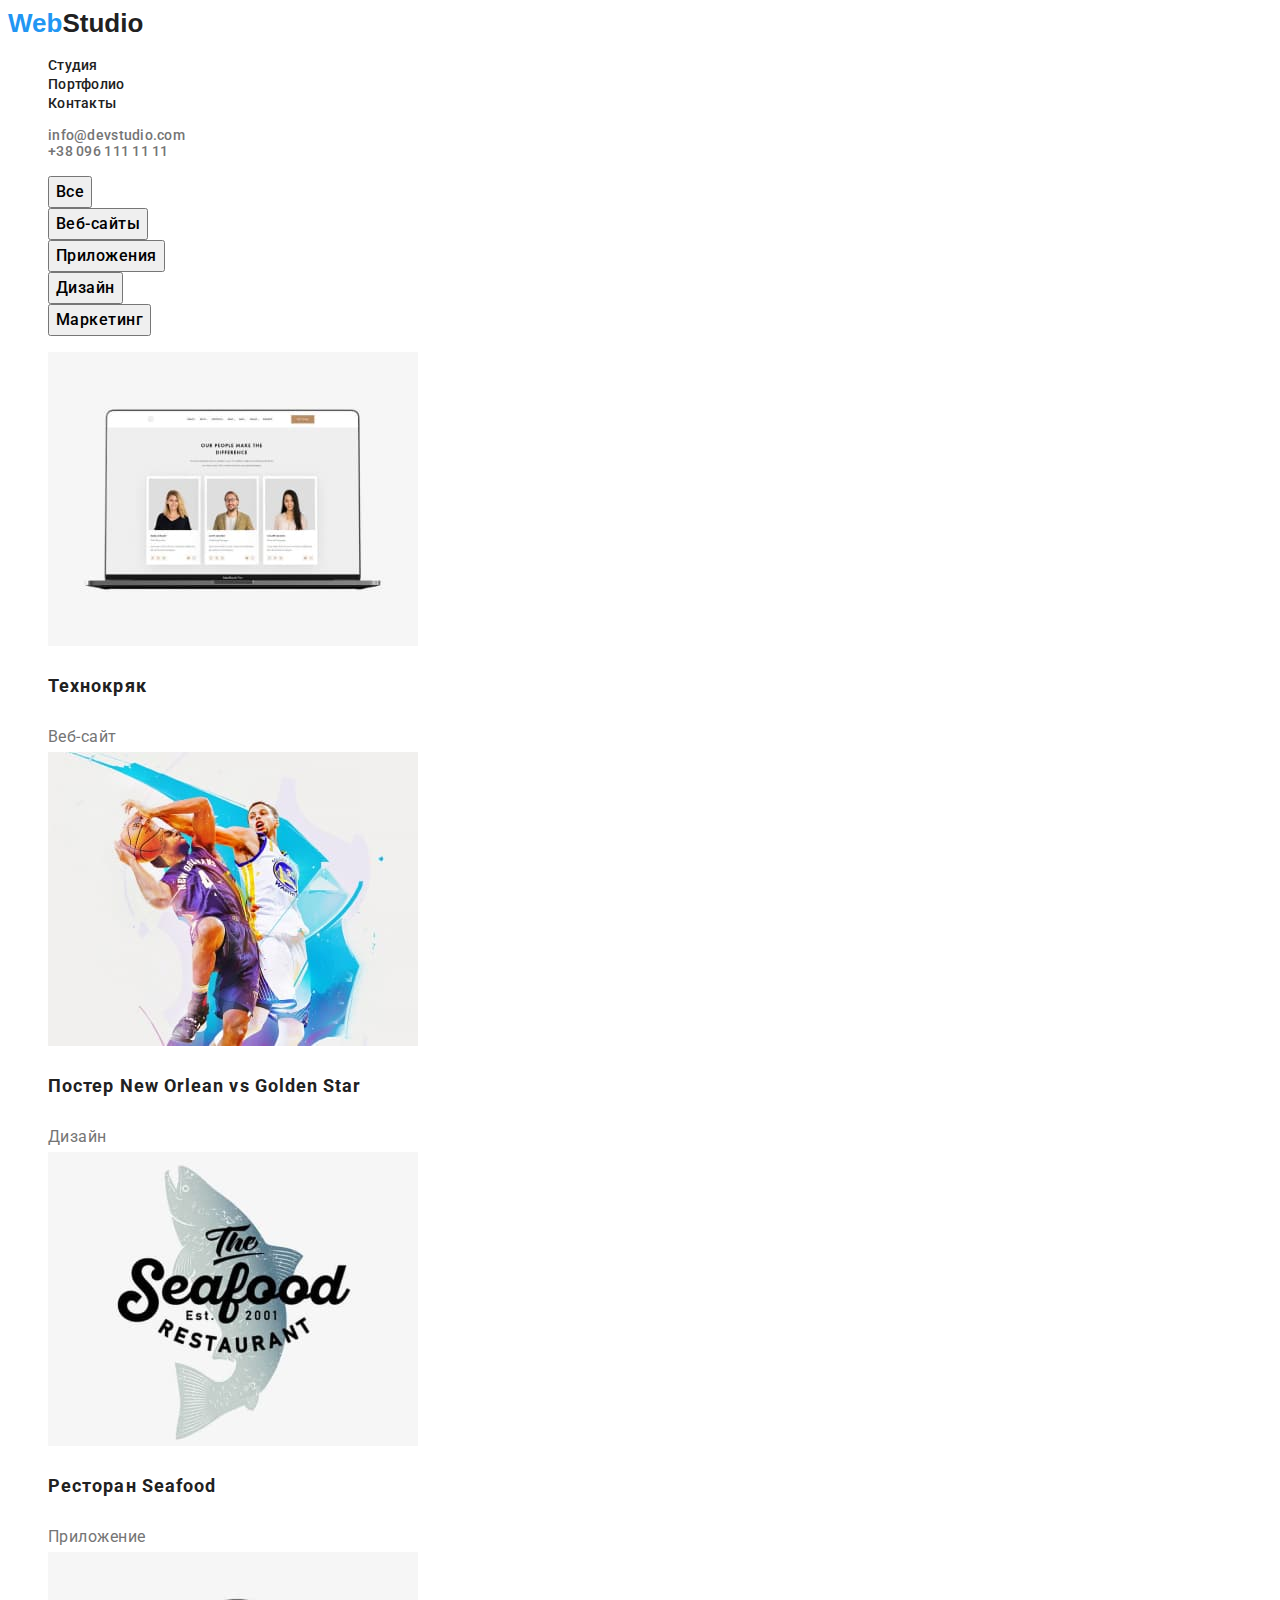
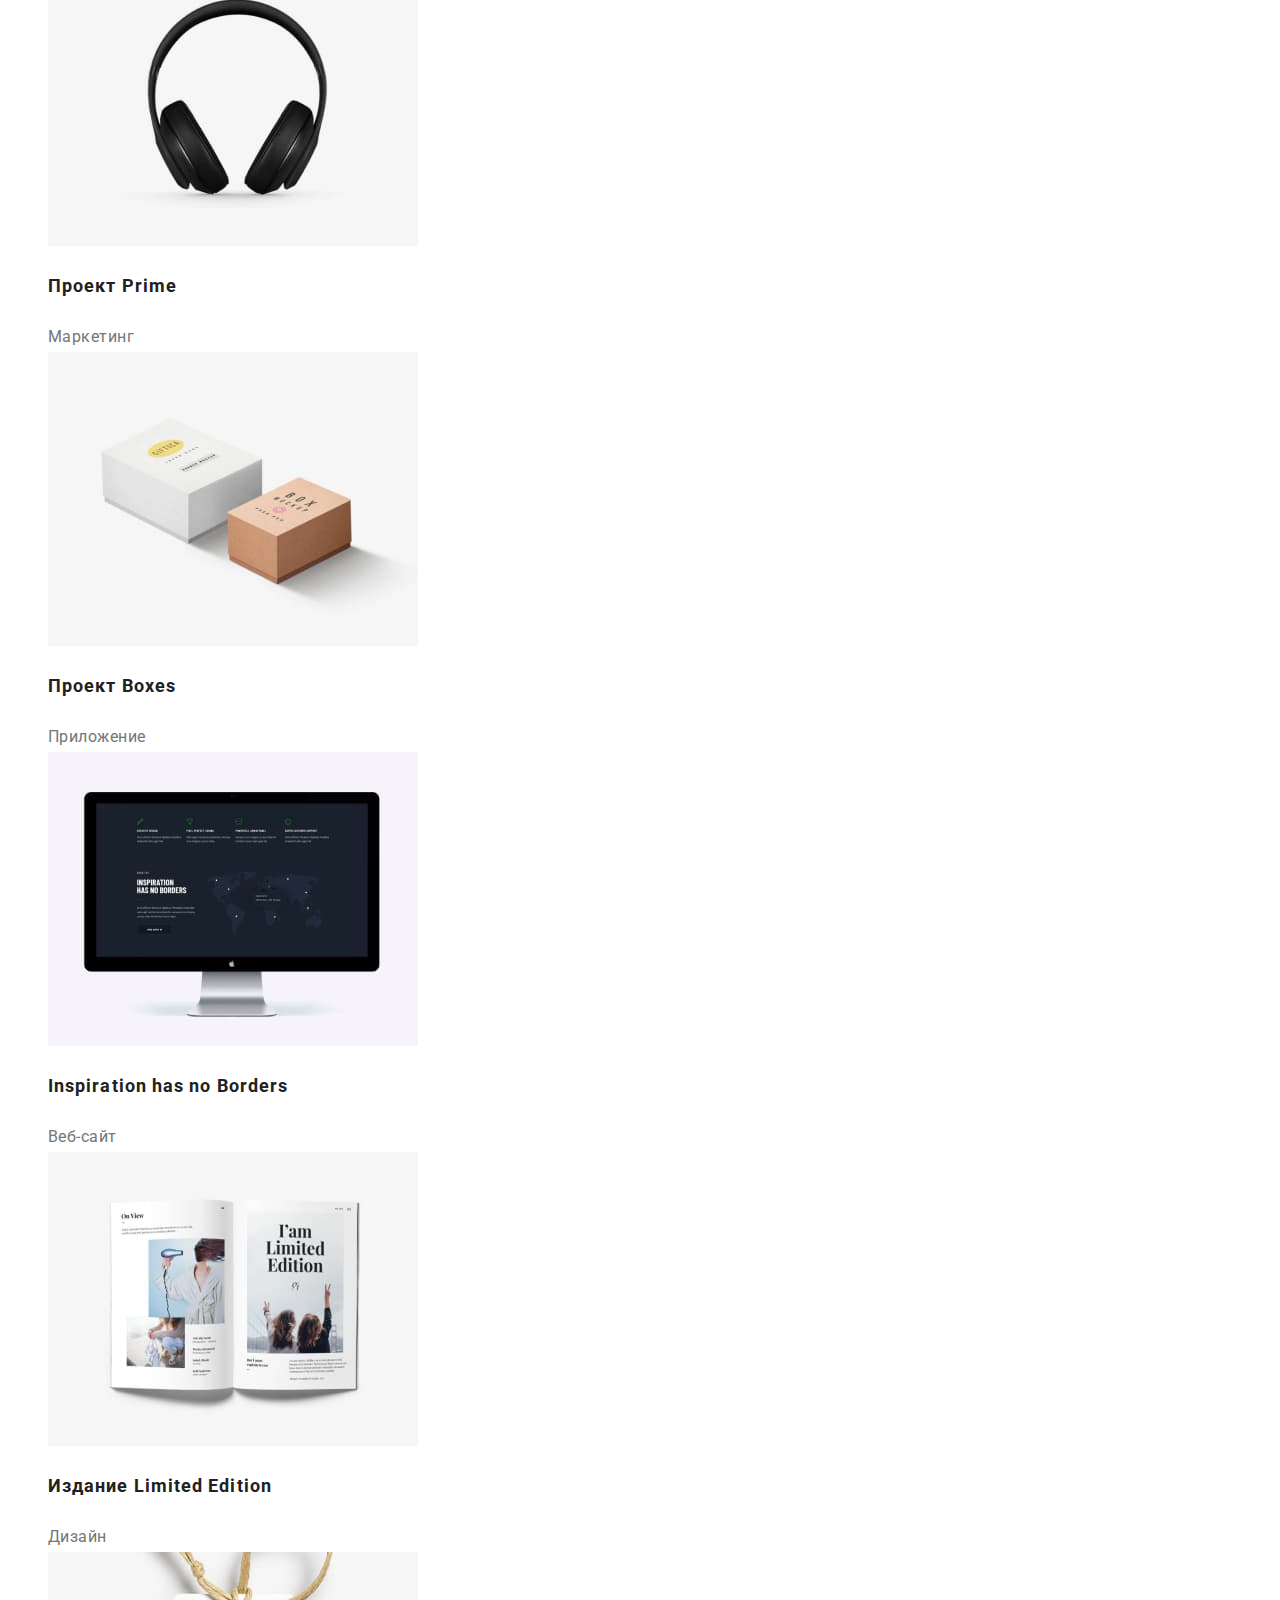
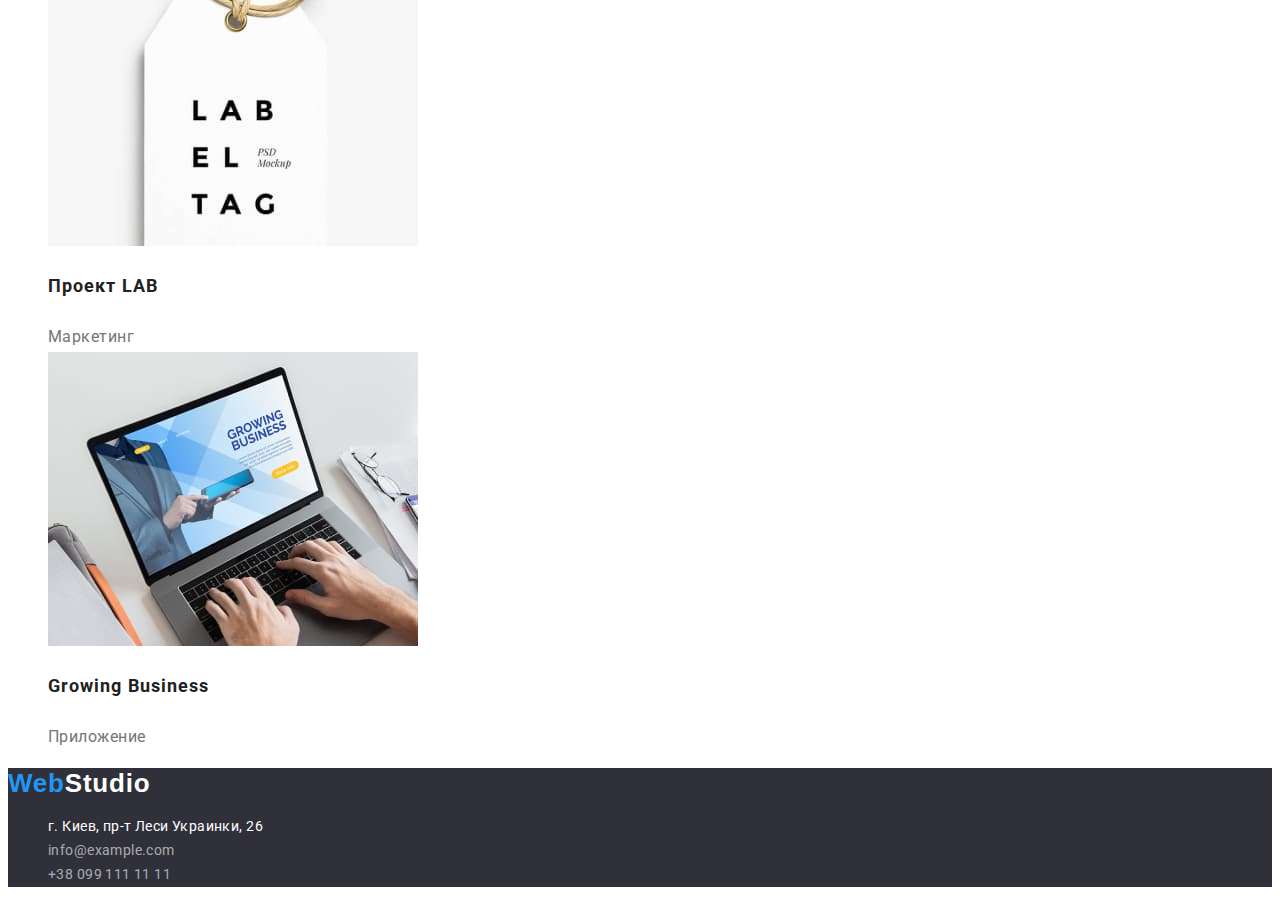
==== portfolio.html @ 38f76eac "copy 2 homework" ====
<!DOCTYPE html>
<html lang="ru">
<head>
    <meta charset="UTF-8">
    <meta http-equiv="X-UA-Compatible" content="IE=edge">
    <meta name="viewport" content="width=device-width, initial-scale=1.0">
    <title>Portfolio</title>
    <link rel="preconnect" href="https://fonts.googleapis.com">
    <link rel="preconnect" href="https://fonts.gstatic.com" crossorigin>
    <link href="https://fonts.googleapis.com/css2?family=Roboto:wght@400;500;700;900&display=swap" rel="stylesheet">
    <link rel="stylesheet" href="./css/style.css" />
</head>
<body>
    <header class="header">
        <nav class="navigation">
            <a href="/" class="logo"><span class="logo-web" lang="en">Web</span>Studio
            </a>
    
            <ul class="header-list">
                <li class="header-item">
                    <a href="./index.html" class="header-link">Студия</a>
                </li>
                <li class="header-item">
                    <a href="./portfolio.html" class="header-link">Портфолио</a>
                </li>
                <li class="header-item">
                    <a href="" class="header-link">Контакты</a>
                </li>
            </ul>
        </nav>
    
        <ul class="header-list-contacts">
            <li class="header-item-contacts">
                <a href="mailto:info@devstudio.com" class="header-link">info@devstudio.com</a>
            </li>
            <li class="header-item-contacts">
                <a href="tel:+380961111111" class="header-link">+38 096 111 11 11</a>
            </li>
        </ul>
    
    </header>

    <main>
        <section>
            <h1 class="visually-hidden">Кнопки</h1>
            <ul>
                <li><button type="button" class="portfolio-btn">Все</button></li>
                <li><button type="button" class="portfolio-btn">Веб-сайты</button></li>  
                <li><button type="button" class="portfolio-btn">Приложения</button></li>
                <li><button type="button" class="portfolio-btn">Дизайн</button></li>
                <li><button type="button" class="portfolio-btn">Маркетинг</button></li>
            </ul>
        
            <ul class="portfolio">
                <li class="portfolio-item">
                    <img src="./Images-portfolio/1-tehnokrack.jpg" alt="" width="370">
                    <h3 class="portfolio-item-heading">Технокряк</h3>
                    <p class="portfolio-item-paragraph">Веб-сайт</p>
                </li>
                <li class="portfolio-item">
                    <img src="./Images-portfolio/2-poster.jpg" alt="" width="370">
                    <h3 class="portfolio-item-heading">Постер <span lang="en">New Orlean vs Golden Star</span></h3>
                    <p class="portfolio-item-paragraph">Дизайн</p>
                </li>
                <li class="portfolio-item">
                    <img src="./Images-portfolio/3-restaurant.jpg" alt="" width="370">
                    <h3 class="portfolio-item-heading">Ресторан <span lang="en">Seafood</span></h3>
                    <p class="portfolio-item-paragraph">Приложение</p>
                </li>
                <li class="portfolio-item">
                    <img src="./Images-portfolio/4-prime.jpg" alt="" width="370">
                    <h3 class="portfolio-item-heading">Проект <span lang="en">Prime</span></h3>
                    <p class="portfolio-item-paragraph">Маркетинг</p>
                </li>
                <li class="portfolio-item">
                    <img src="./Images-portfolio/5-boxes.jpg" alt="" width="370">
                    <h3 class="portfolio-item-heading">Проект <span lang="en">Boxes</span></h3>
                    <p class="portfolio-item-paragraph">Приложение</p>
                </li>
                <li class="portfolio-item">
                    <img src="./Images-portfolio/6-inspiration.jpg" alt="" width="370">
                    <h3 class="portfolio-item-heading"><span lang="en">Inspiration has no Borders</span></h3>
                    <p class="portfolio-item-paragraph">Веб-сайт</p>
                </li>
                <li class="portfolio-item">
                    <img src="./Images-portfolio/7-edition.jpg" alt="" width="370">
                    <h3 class="portfolio-item-heading">Издание <span lang="en">Limited Edition</span></h3>
                    <p class="portfolio-item-paragraph">Дизайн</p>
                </li>
                <li class="portfolio-item">
                    <img src="./Images-portfolio/8-lab.jpg" alt="" width="370">
                    <h3 class="portfolio-item-heading">Проект <span lang="en">LAB</span></h3>
                    <p class="portfolio-item-paragraph">Маркетинг</p>
                </li>
                <li class="portfolio-item">
                    <img src="./Images-portfolio/9-business.jpg" alt="" width="370">
                    <h3 class="portfolio-item-heading"><span lang="en">Growing Business</span></h3>
                    <p class="portfolio-item-paragraph">Приложение</p>
                </li>
            </ul>
        </section>

    </main>

    <footer class="footer">
        <a href="/" class="footer-logo"><span class="footer-web" lang="en">Web</span>Studio</a>
        <address class="footer-address">
            <ul class="footer-list">
                <li class="footer-item">
                    <a href="" class="footer-item-address">г. Киев, пр-т Леси Украинки, 26</a>
                </li>
                <li class="footer-item">
                    <a href="mailto:info@example.com" class="footer-item-mail">info@example.com</a>
                </li>
                <li class="footer-item">
                    <a href="tel:+380991111111" class="footer-item-tel">+38 099 111 11 11</a>
                </li>
            </ul>
        </address>
    
    </footer>
    
</body>
</html>
---- css/style.css ----
body {
  font-family: 'Roboto', sans-serif;
  color: #212121;
}

:root {
  --accent-color: #2196f3;
  --white-color: #ffffff;
  --contacts-color: #757575;
  --text-color: #757575;
  --background-color: #2f303a;
}

ul {
  list-style-type: none;
}

a {
  text-decoration: none;
}

p {
  margin: 0;
}

/*------header------*/
.logo {
  font-family: 'Raleway', sans-serif;
  font-weight: bold;
  font-size: 26px;
  line-height: 1.19;
  color: currentColor;
}

.logo-web {
  color: var(--accent-color);
}

.header-link,
.header-list-contacts {
  font-style: normal;
  font-weight: 500;
  font-size: 14px;
  line-height: 1.14;
  letter-spacing: 0.02em;
  color: currentColor;
}

.header-link:hover {
  color: var(--accent-color);
}
.header-link:focus {
  color: var(--accent-color);
}

.header-list-contacts:hover {
  color: var(--accent-color);
}
.header-list-contacts:focus {
  color: var(--accent-color);
}

.header-item-contacts {
  color: var(--contacts-color);
}

/*------hero------*/
.hero {
  background-color: var(--background-color);
}

.hero-title {
  font-weight: 900;
  font-size: 44px;
  line-height: 1.36;
  color: var(--white-color);
  text-align: center;
  letter-spacing: 0.06em;
  text-transform: uppercase;
}

.hero-btn {
  font-family: inherit;
  font-weight: bold;
  font-size: 16px;
  line-height: 1.875;
  display: flex;
  align-items: center;
  text-align: center;
  letter-spacing: 0.06em;
  color: var(--white-color);
  background: #2196f3;
  cursor: pointer;
}

/*------feature------*/
.feature-heading {
  font-weight: bold;
  font-size: 14px;
  line-height: 1.14;
  letter-spacing: 0.03em;
  text-transform: uppercase;
  color: currentColor;
}

.feature-text {
  font-weight: normal;
  font-size: 14px;
  line-height: 24px;
  letter-spacing: 0.03em;
  color: var(--text-color);
}

/*------activity & command------*/
.activity-heading,
.command-heading {
  font-weight: bold;
  font-size: 36px;
  line-height: 1.16;
  text-align: center;
  letter-spacing: 0.03em;
  color: currentColor;
}

/*------command------*/
.command-item-heading {
  font-weight: 500;
  font-size: 16px;
  line-height: 1.187;
  text-align: center;
  letter-spacing: 0.03em;
  color: currentColor;
}
.command-item-paragraph {
  font-weight: normal;
  font-size: 16px;
  line-height: 1.187;
  text-align: center;
  letter-spacing: 0.03em;
  color: var(--text-color);
}

/*------footer------*/
.footer {
  background-color: var(--background-color);
}

.footer-logo {
  font-family: 'Raleway', sans-serif;
  font-weight: bold;
  font-size: 26px;
  line-height: 1.19;
  letter-spacing: 0.03em;
  color: var(--white-color);
}

.footer-web {
  color: var(--accent-color);
}

.footer-item-address:hover,
.footer-item-mail:hover,
.footer-item-tel:hover {
  color: var(--accent-color);
}

.footer-item-address:focus,
.footer-item-mail:focus,
.footer-item-tel:focus {
  color: var(--accent-color);
}

.footer-item-address {
  font-style: normal;
  font-weight: normal;
  font-size: 14px;
  line-height: 1.71;
  letter-spacing: 0.03em;
  color: var(--white-color);
}

.footer-item-mail,
.footer-item-tel {
  font-style: normal;
  font-weight: normal;
  font-size: 14px;
  line-height: 1.71;
  letter-spacing: 0.03em;
  color: rgba(255, 255, 255, 0.6);
}

/*------css------*/
.visually-hidden {
  position: absolute;
  white-space: nowrap;
  width: 1px;
  height: 1px;
  overflow: hidden;
  border: 0;
  padding: 0;
  clip: rect(0 0 0 0);
  clip-path: inset(50%);
  margin: -1px;
}

.portfolio-btn:hover {
  background-color: var(--accent-color);
  color: var(--white-color);
}

.portfolio-btn:focus {
  background-color: var(--accent-color);
  color: var(--white-color);
}

.portfolio-btn {
  font-family: inherit;
  font-weight: 500;
  font-size: 16px;
  line-height: calc(26 / 16);
  text-align: center;
  letter-spacing: 0.03em;
  cursor: pointer;
}

.portfolio-item-heading {
  font-weight: bold;
  font-size: 18px;
  line-height: calc(36 / 18);
  letter-spacing: 0.06em;
}

.portfolio-item-paragraph {
  font-weight: normal;
  font-size: 16px;
  line-height: 30px;
  letter-spacing: 0.03em;
  color: var(--text-color);
}
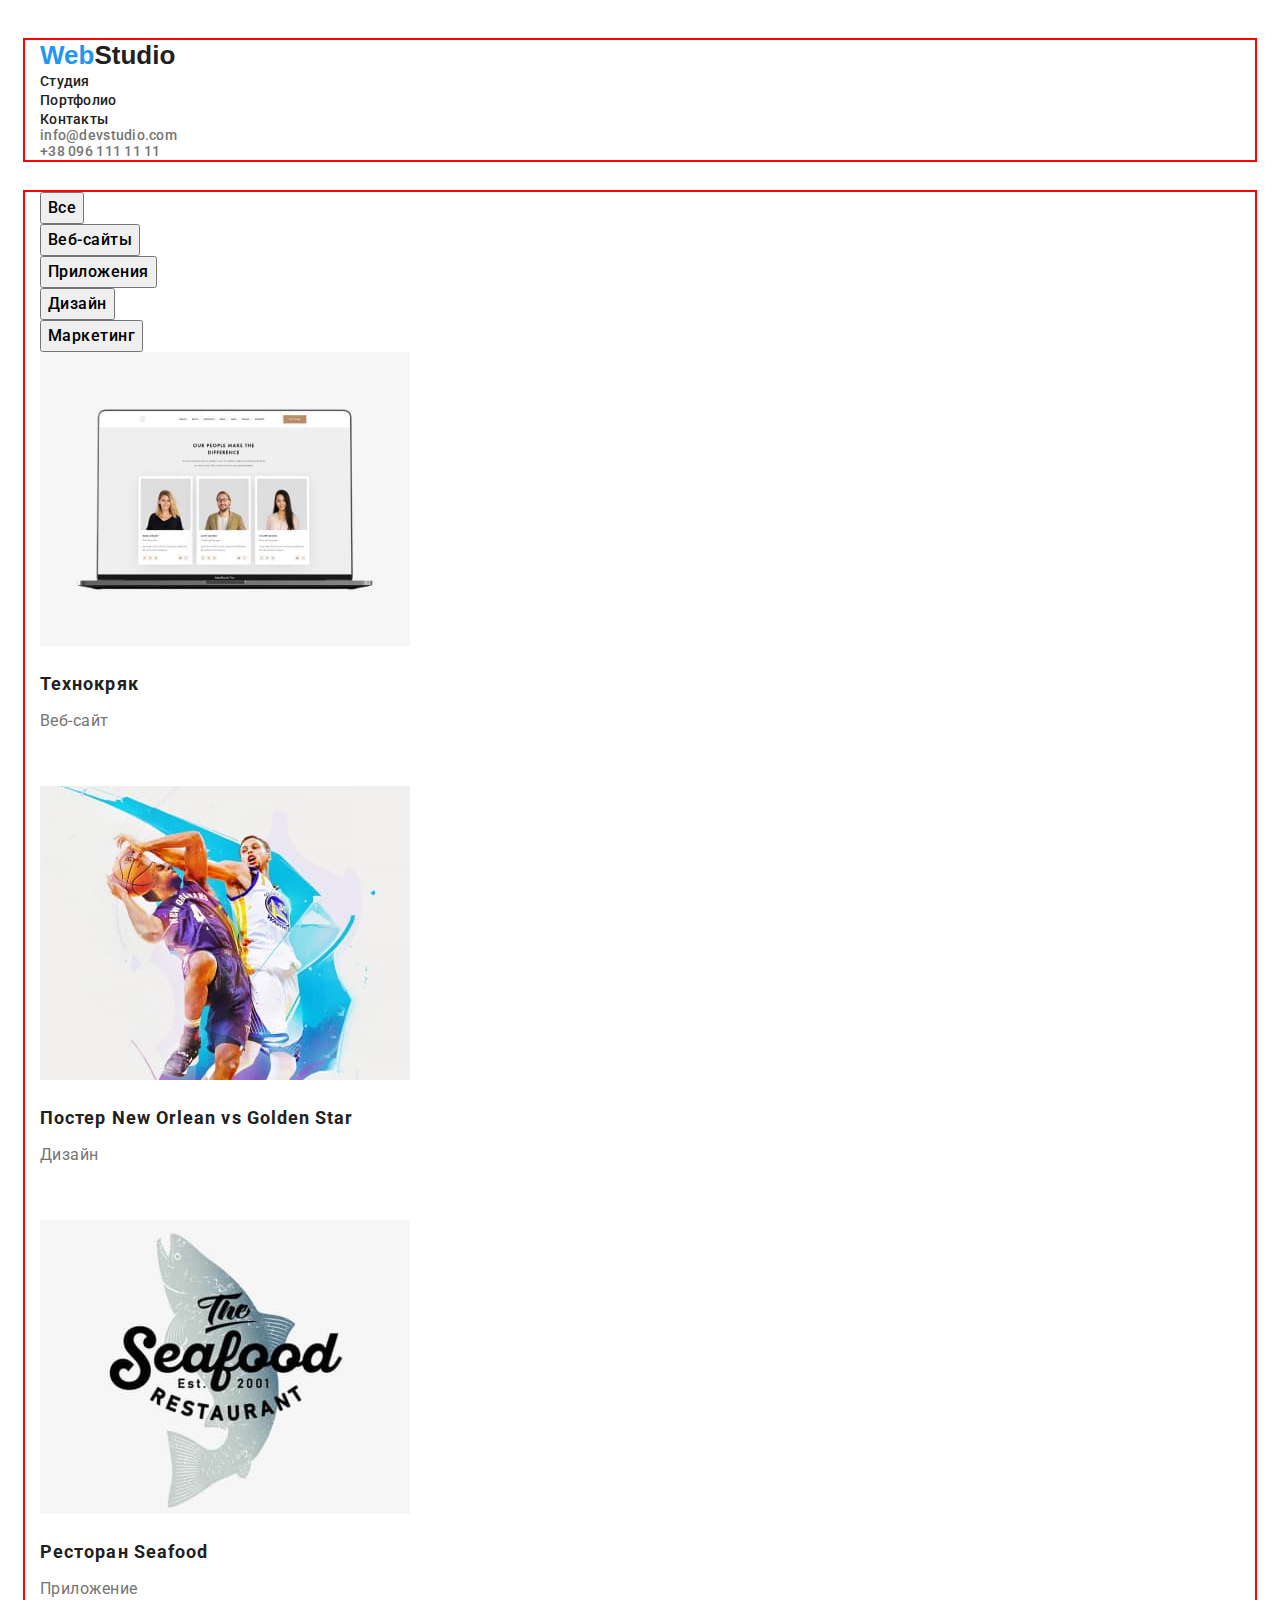
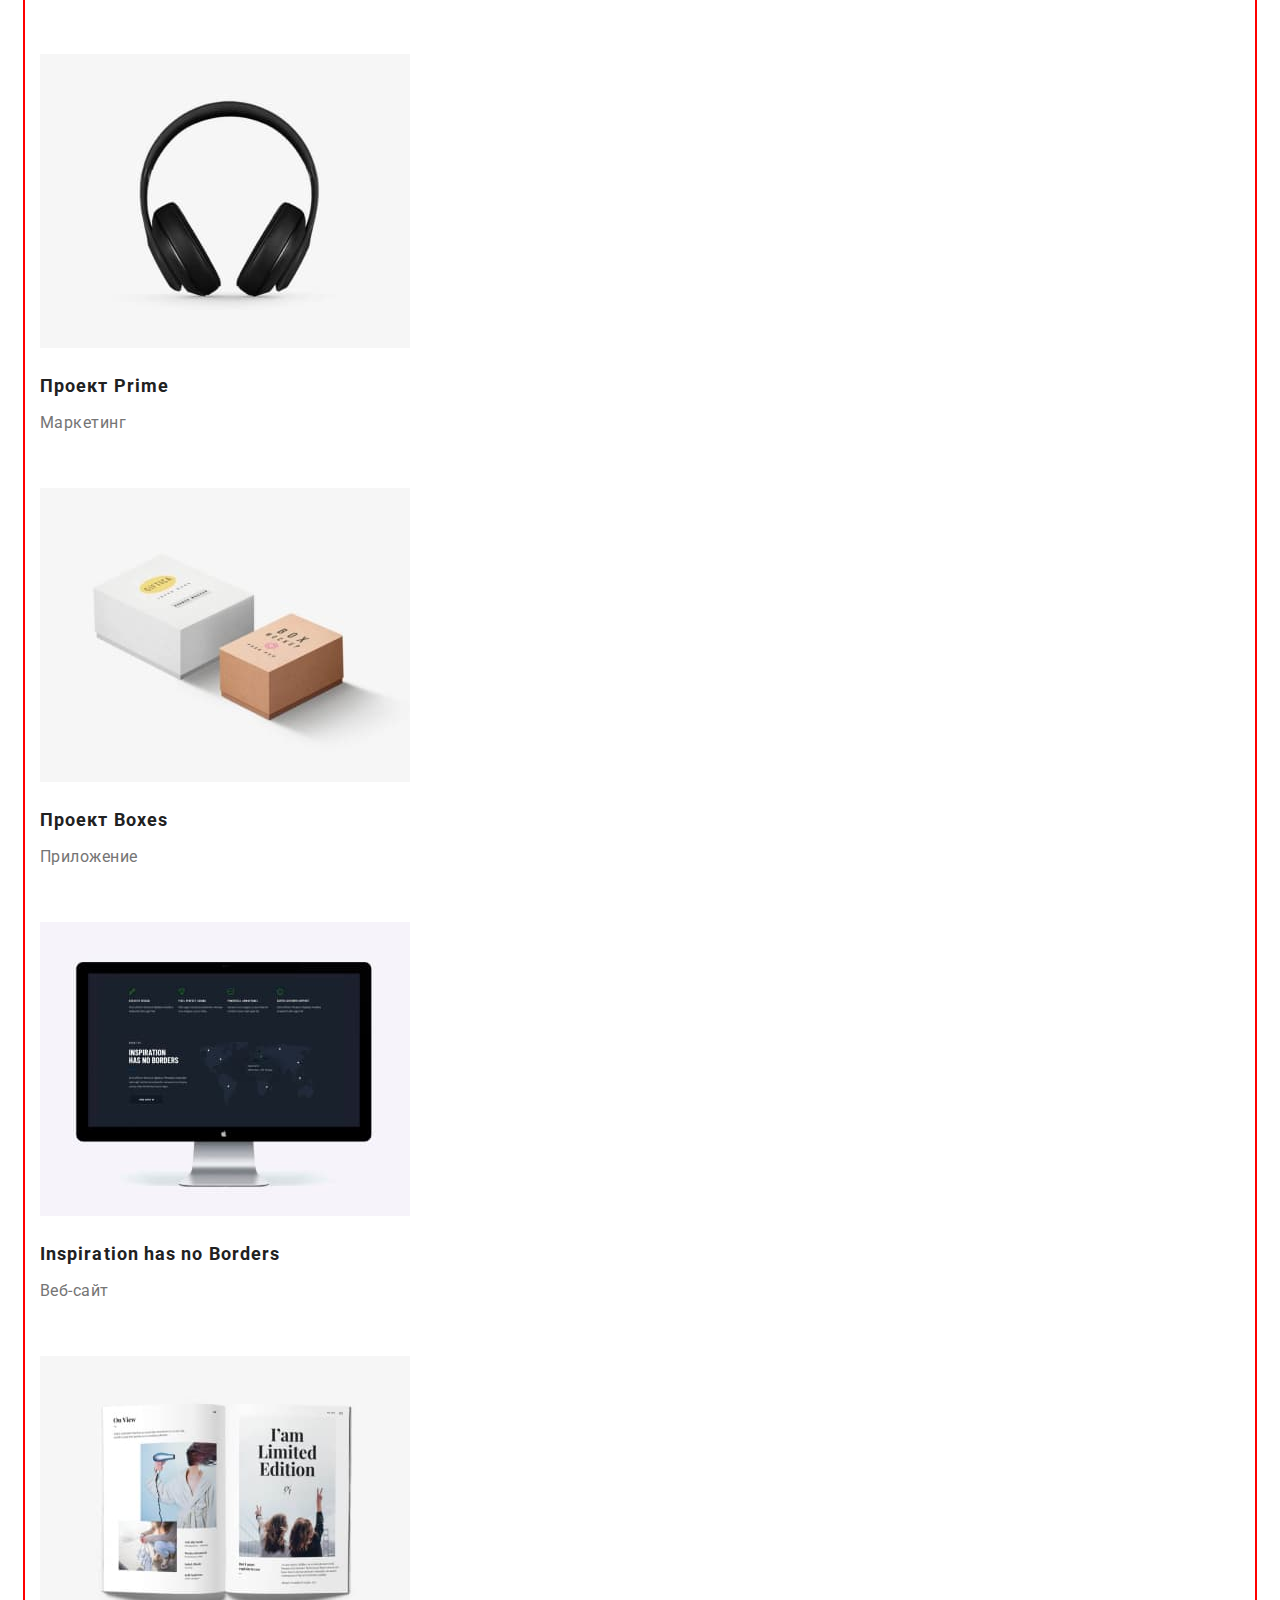
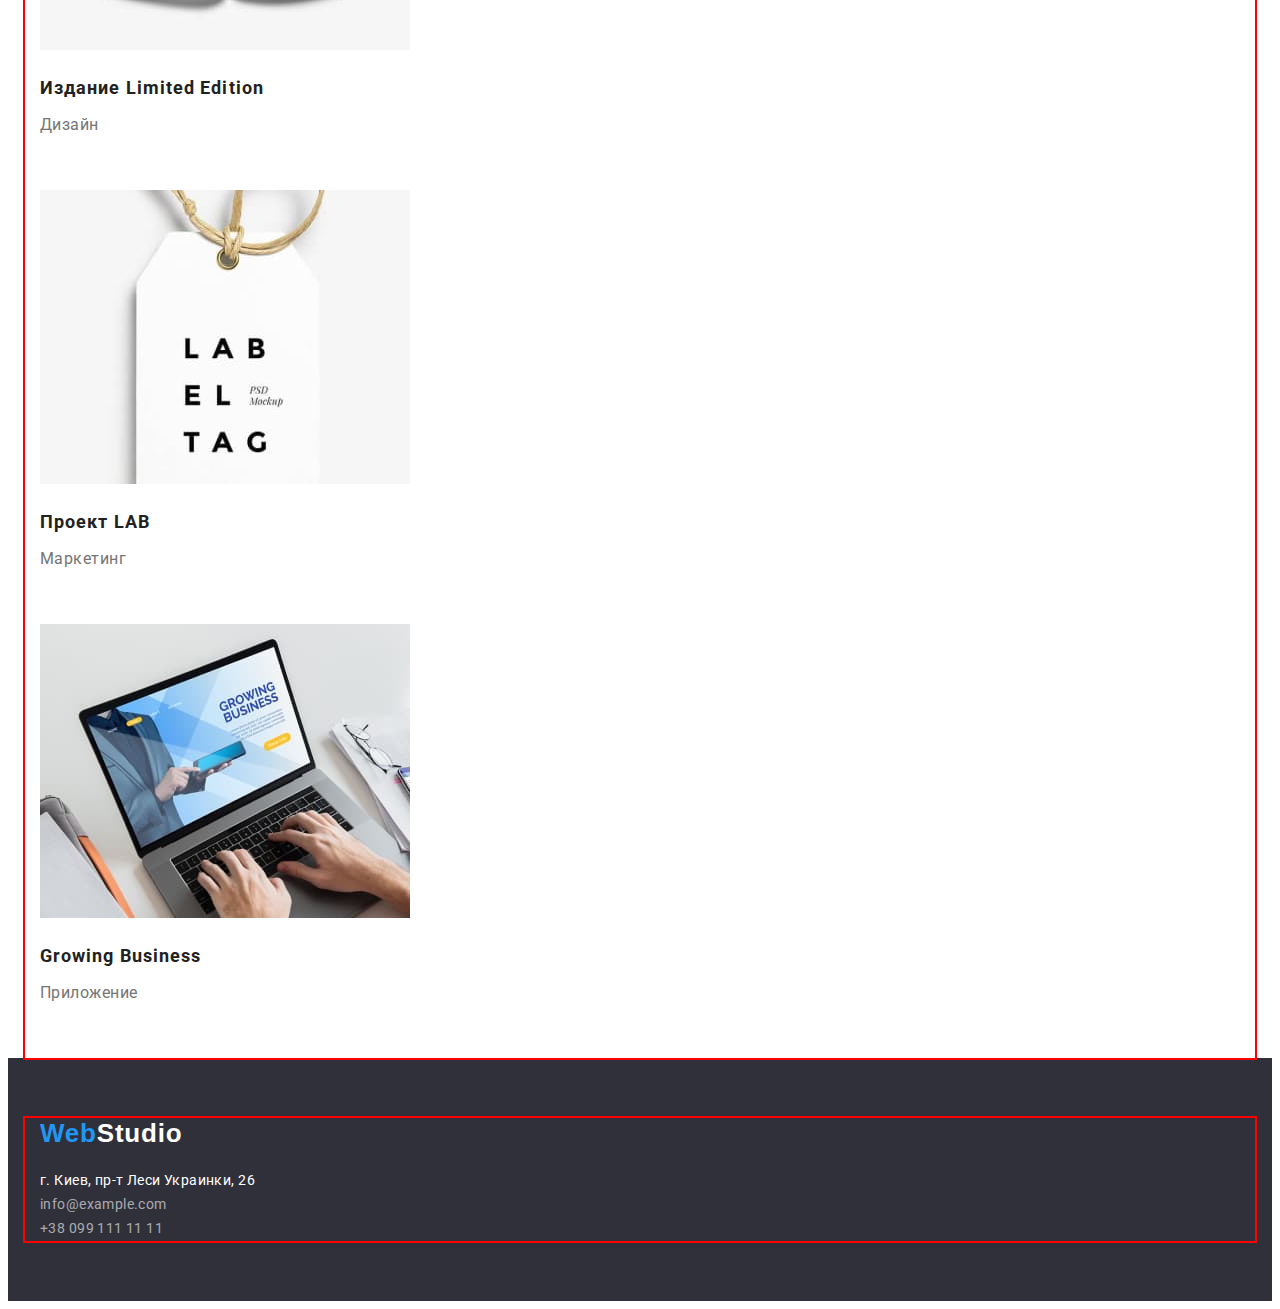
==== commit a65de7c3: "блоки css" ====
--- a/portfolio.html
+++ b/portfolio.html
@@ -12,111 +12,145 @@
 </head>
 <body>
     <header class="header">
-        <nav class="navigation">
-            <a href="/" class="logo"><span class="logo-web" lang="en">Web</span>Studio
-            </a>
-    
-            <ul class="header-list">
-                <li class="header-item">
-                    <a href="./index.html" class="header-link">Студия</a>
+        <div class="container">
+            <nav class="navigation">
+                <a href="/" class="logo"><span class="logo-web" lang="en">Web</span>Studio
+                </a>
+        
+                <ul class="header-list">
+                    <li class="header-item">
+                        <a href="./index.html" class="header-link">Студия</a>
+                    </li>
+                    <li class="header-item">
+                        <a href="./portfolio.html" class="header-link">Портфолио</a>
+                    </li>
+                    <li class="header-item">
+                        <a href="" class="header-link">Контакты</a>
+                    </li>
+                </ul>
+            </nav>
+        
+            <ul class="header-list-contacts">
+                <li class="header-item-contacts">
+                    <a href="mailto:info@devstudio.com" class="header-link">info@devstudio.com</a>
                 </li>
-                <li class="header-item">
-                    <a href="./portfolio.html" class="header-link">Портфолио</a>
-                </li>
-                <li class="header-item">
-                    <a href="" class="header-link">Контакты</a>
+                <li class="header-item-contacts">
+                    <a href="tel:+380961111111" class="header-link">+38 096 111 11 11</a>
                 </li>
             </ul>
-        </nav>
-    
-        <ul class="header-list-contacts">
-            <li class="header-item-contacts">
-                <a href="mailto:info@devstudio.com" class="header-link">info@devstudio.com</a>
-            </li>
-            <li class="header-item-contacts">
-                <a href="tel:+380961111111" class="header-link">+38 096 111 11 11</a>
-            </li>
-        </ul>
-    
+        </div>
     </header>
 
     <main>
         <section>
-            <h1 class="visually-hidden">Кнопки</h1>
-            <ul>
-                <li><button type="button" class="portfolio-btn">Все</button></li>
-                <li><button type="button" class="portfolio-btn">Веб-сайты</button></li>  
-                <li><button type="button" class="portfolio-btn">Приложения</button></li>
-                <li><button type="button" class="portfolio-btn">Дизайн</button></li>
-                <li><button type="button" class="portfolio-btn">Маркетинг</button></li>
-            </ul>
-        
-            <ul class="portfolio">
-                <li class="portfolio-item">
-                    <img src="./Images-portfolio/1-tehnokrack.jpg" alt="" width="370">
-                    <h3 class="portfolio-item-heading">Технокряк</h3>
-                    <p class="portfolio-item-paragraph">Веб-сайт</p>
-                </li>
-                <li class="portfolio-item">
-                    <img src="./Images-portfolio/2-poster.jpg" alt="" width="370">
-                    <h3 class="portfolio-item-heading">Постер <span lang="en">New Orlean vs Golden Star</span></h3>
-                    <p class="portfolio-item-paragraph">Дизайн</p>
-                </li>
-                <li class="portfolio-item">
-                    <img src="./Images-portfolio/3-restaurant.jpg" alt="" width="370">
-                    <h3 class="portfolio-item-heading">Ресторан <span lang="en">Seafood</span></h3>
-                    <p class="portfolio-item-paragraph">Приложение</p>
-                </li>
-                <li class="portfolio-item">
-                    <img src="./Images-portfolio/4-prime.jpg" alt="" width="370">
-                    <h3 class="portfolio-item-heading">Проект <span lang="en">Prime</span></h3>
-                    <p class="portfolio-item-paragraph">Маркетинг</p>
-                </li>
-                <li class="portfolio-item">
-                    <img src="./Images-portfolio/5-boxes.jpg" alt="" width="370">
-                    <h3 class="portfolio-item-heading">Проект <span lang="en">Boxes</span></h3>
-                    <p class="portfolio-item-paragraph">Приложение</p>
-                </li>
-                <li class="portfolio-item">
-                    <img src="./Images-portfolio/6-inspiration.jpg" alt="" width="370">
-                    <h3 class="portfolio-item-heading"><span lang="en">Inspiration has no Borders</span></h3>
-                    <p class="portfolio-item-paragraph">Веб-сайт</p>
-                </li>
-                <li class="portfolio-item">
-                    <img src="./Images-portfolio/7-edition.jpg" alt="" width="370">
-                    <h3 class="portfolio-item-heading">Издание <span lang="en">Limited Edition</span></h3>
-                    <p class="portfolio-item-paragraph">Дизайн</p>
-                </li>
-                <li class="portfolio-item">
-                    <img src="./Images-portfolio/8-lab.jpg" alt="" width="370">
-                    <h3 class="portfolio-item-heading">Проект <span lang="en">LAB</span></h3>
-                    <p class="portfolio-item-paragraph">Маркетинг</p>
-                </li>
-                <li class="portfolio-item">
-                    <img src="./Images-portfolio/9-business.jpg" alt="" width="370">
-                    <h3 class="portfolio-item-heading"><span lang="en">Growing Business</span></h3>
-                    <p class="portfolio-item-paragraph">Приложение</p>
-                </li>
-            </ul>
+            <div class="container">
+                <h1 class="visually-hidden">Кнопки</h1>
+                <ul>
+                    <li><button type="button" class="portfolio-btn">Все</button></li>
+                    <li><button type="button" class="portfolio-btn">Веб-сайты</button></li>  
+                    <li><button type="button" class="portfolio-btn">Приложения</button></li>
+                    <li><button type="button" class="portfolio-btn">Дизайн</button></li>
+                    <li><button type="button" class="portfolio-btn">Маркетинг</button></li>
+                </ul>
+            
+                <ul class="portfolio">
+                    <li class="portfolio-item">
+                        <img src="./Images-portfolio/1-tehnokrack.jpg" alt="" width="370">
+                        <div class="portfolio-item-name">
+                            <h3 class="portfolio-item-heading">Технокряк</h3>
+                            <p class="portfolio-item-paragraph">Веб-сайт</p>
+                        </div>
+
+                    </li>
+                    <li class="portfolio-item">
+                        <img src="./Images-portfolio/2-poster.jpg" alt="" width="370">
+                        <div class="portfolio-item-name">
+                            <h3 class="portfolio-item-heading">Постер <span lang="en">New Orlean vs Golden Star</span></h3>
+                            <p class="portfolio-item-paragraph">Дизайн</p>
+                        </div>
+
+                    </li>
+                    <li class="portfolio-item">
+                        <img src="./Images-portfolio/3-restaurant.jpg" alt="" width="370">
+                        <div class="portfolio-item-name">
+                            <h3 class="portfolio-item-heading">Ресторан <span lang="en">Seafood</span></h3>
+                            <p class="portfolio-item-paragraph">Приложение</p>
+                        </div>
+
+                    </li>
+                    <li class="portfolio-item">
+                        <img src="./Images-portfolio/4-prime.jpg" alt="" width="370">
+                        <div class="portfolio-item-name">
+                            <h3 class="portfolio-item-heading">Проект <span lang="en">Prime</span></h3>
+                            <p class="portfolio-item-paragraph">Маркетинг</p>
+                        </div>
+
+                    </li>
+                    <li class="portfolio-item">
+                        <img src="./Images-portfolio/5-boxes.jpg" alt="" width="370">
+                        <div class="portfolio-item-name">
+                            <h3 class="portfolio-item-heading">Проект <span lang="en">Boxes</span></h3>
+                            <p class="portfolio-item-paragraph">Приложение</p>
+                        </div>
+
+                    </li>
+                    <li class="portfolio-item">
+                        <img src="./Images-portfolio/6-inspiration.jpg" alt="" width="370">
+                        <div class="portfolio-item-name">
+                            <h3 class="portfolio-item-heading"><span lang="en">Inspiration has no Borders</span></h3>
+                            <p class="portfolio-item-paragraph">Веб-сайт</p>
+                        </div>
+
+                    </li>
+                    <li class="portfolio-item">
+                        <img src="./Images-portfolio/7-edition.jpg" alt="" width="370">
+                        <div class="portfolio-item-name">
+                            <h3 class="portfolio-item-heading">Издание <span lang="en">Limited Edition</span></h3>
+                            <p class="portfolio-item-paragraph">Дизайн</p>
+                        </div>
+
+                    </li>
+                    <li class="portfolio-item">
+                        <img src="./Images-portfolio/8-lab.jpg" alt="" width="370">
+                        <div class="portfolio-item-name">
+                            <h3 class="portfolio-item-heading">Проект <span lang="en">LAB</span></h3>
+                            <p class="portfolio-item-paragraph">Маркетинг</p>
+                        </div>
+
+                    </li>
+                    <li class="portfolio-item">
+                        <img src="./Images-portfolio/9-business.jpg" alt="" width="370">
+                        <div class="portfolio-item-name">
+                            <h3 class="portfolio-item-heading"><span lang="en">Growing Business</span></h3>
+                            <p class="portfolio-item-paragraph">Приложение</p>
+                        </div>
+
+                    </li>
+                </ul>
+            </div>
         </section>
 
     </main>
 
     <footer class="footer">
-        <a href="/" class="footer-logo"><span class="footer-web" lang="en">Web</span>Studio</a>
-        <address class="footer-address">
-            <ul class="footer-list">
-                <li class="footer-item">
-                    <a href="" class="footer-item-address">г. Киев, пр-т Леси Украинки, 26</a>
-                </li>
-                <li class="footer-item">
-                    <a href="mailto:info@example.com" class="footer-item-mail">info@example.com</a>
-                </li>
-                <li class="footer-item">
-                    <a href="tel:+380991111111" class="footer-item-tel">+38 099 111 11 11</a>
-                </li>
-            </ul>
-        </address>
+        <div class="container">
+            <div class="container-logo">
+                <a href="/" class="footer-logo"><span class="footer-web" lang="en">Web</span>Studio</a>
+            </div>
+            <address class="footer-address">
+                <ul class="footer-list">
+                    <li class="footer-item">
+                        <a href="" class="footer-item-address">г. Киев, пр-т Леси Украинки, 26</a>
+                    </li>
+                    <li class="footer-item">
+                        <a href="mailto:info@example.com" class="footer-item-mail">info@example.com</a>
+                    </li>
+                    <li class="footer-item">
+                        <a href="tel:+380991111111" class="footer-item-tel">+38 099 111 11 11</a>
+                    </li>
+                </ul>
+            </address>
+        </div>
     
     </footer>
     
--- a/css/style.css
+++ b/css/style.css
@@ -11,6 +11,14 @@
   --background-color: #2f303a;
 }
 
+.container {
+  width: 1200px;
+  padding-left: 15px;
+  padding-right: 15px;
+  margin: 0 auto;
+  outline: 2px solid red;
+}
+
 ul {
   list-style-type: none;
 }
@@ -19,11 +27,33 @@
   text-decoration: none;
 }
 
-p {
+p,
+h1,
+h2,
+h3 {
   margin: 0;
 }
 
+ul {
+  margin: 0;
+  padding: 0;
+}
+
+button {
+  cursor: pointer;
+}
+
+img {
+  display: block;
+}
+
 /*------header------*/
+
+.header {
+  padding-top: 32px;
+  padding-bottom: 32px;
+}
+
 .logo {
   font-family: 'Raleway', sans-serif;
   font-weight: bold;
@@ -77,6 +107,8 @@
   text-align: center;
   letter-spacing: 0.06em;
   text-transform: uppercase;
+  padding-top: 200px;
+  margin-bottom: 30px;
 }
 
 .hero-btn {
@@ -94,6 +126,9 @@
 }
 
 /*------feature------*/
+.feature {
+  padding-top: 94px;
+}
 .feature-heading {
   font-weight: bold;
   font-size: 14px;
@@ -101,6 +136,7 @@
   letter-spacing: 0.03em;
   text-transform: uppercase;
   color: currentColor;
+  margin-bottom: 10px;
 }
 
 .feature-text {
@@ -120,9 +156,22 @@
   text-align: center;
   letter-spacing: 0.03em;
   color: currentColor;
+  margin-bottom: 50px;
+}
+
+.activity {
+  padding-top: 94px;
 }
 
 /*------command------*/
+.command {
+  padding-top: 188px;
+}
+
+.comand-item-name {
+  padding-top: 30px;
+}
+
 .command-item-heading {
   font-weight: 500;
   font-size: 16px;
@@ -130,6 +179,7 @@
   text-align: center;
   letter-spacing: 0.03em;
   color: currentColor;
+  margin-bottom: 10px;
 }
 .command-item-paragraph {
   font-weight: normal;
@@ -138,11 +188,14 @@
   text-align: center;
   letter-spacing: 0.03em;
   color: var(--text-color);
+  padding-bottom: 124px;
 }
 
 /*------footer------*/
 .footer {
   background-color: var(--background-color);
+  padding-top: 60px;
+  padding-bottom: 60px;
 }
 
 .footer-logo {
@@ -152,6 +205,10 @@
   line-height: 1.19;
   letter-spacing: 0.03em;
   color: var(--white-color);
+}
+
+.container-logo {
+  padding-bottom: 20px;
 }
 
 .footer-web {
@@ -189,7 +246,12 @@
   color: rgba(255, 255, 255, 0.6);
 }
 
-/*------css------*/
+.footer-item-mail {
+  margin-top: 9px;
+  margin-bottom: 9px;
+}
+
+/*------css-portfolio-------*/
 .visually-hidden {
   position: absolute;
   white-space: nowrap;
@@ -223,11 +285,17 @@
   cursor: pointer;
 }
 
+.portfolio-item-name {
+  padding-top: 20px;
+  padding-bottom: 50px;
+}
+
 .portfolio-item-heading {
   font-weight: bold;
   font-size: 18px;
   line-height: calc(36 / 18);
   letter-spacing: 0.06em;
+  padding-bottom: 4px;
 }
 
 .portfolio-item-paragraph {
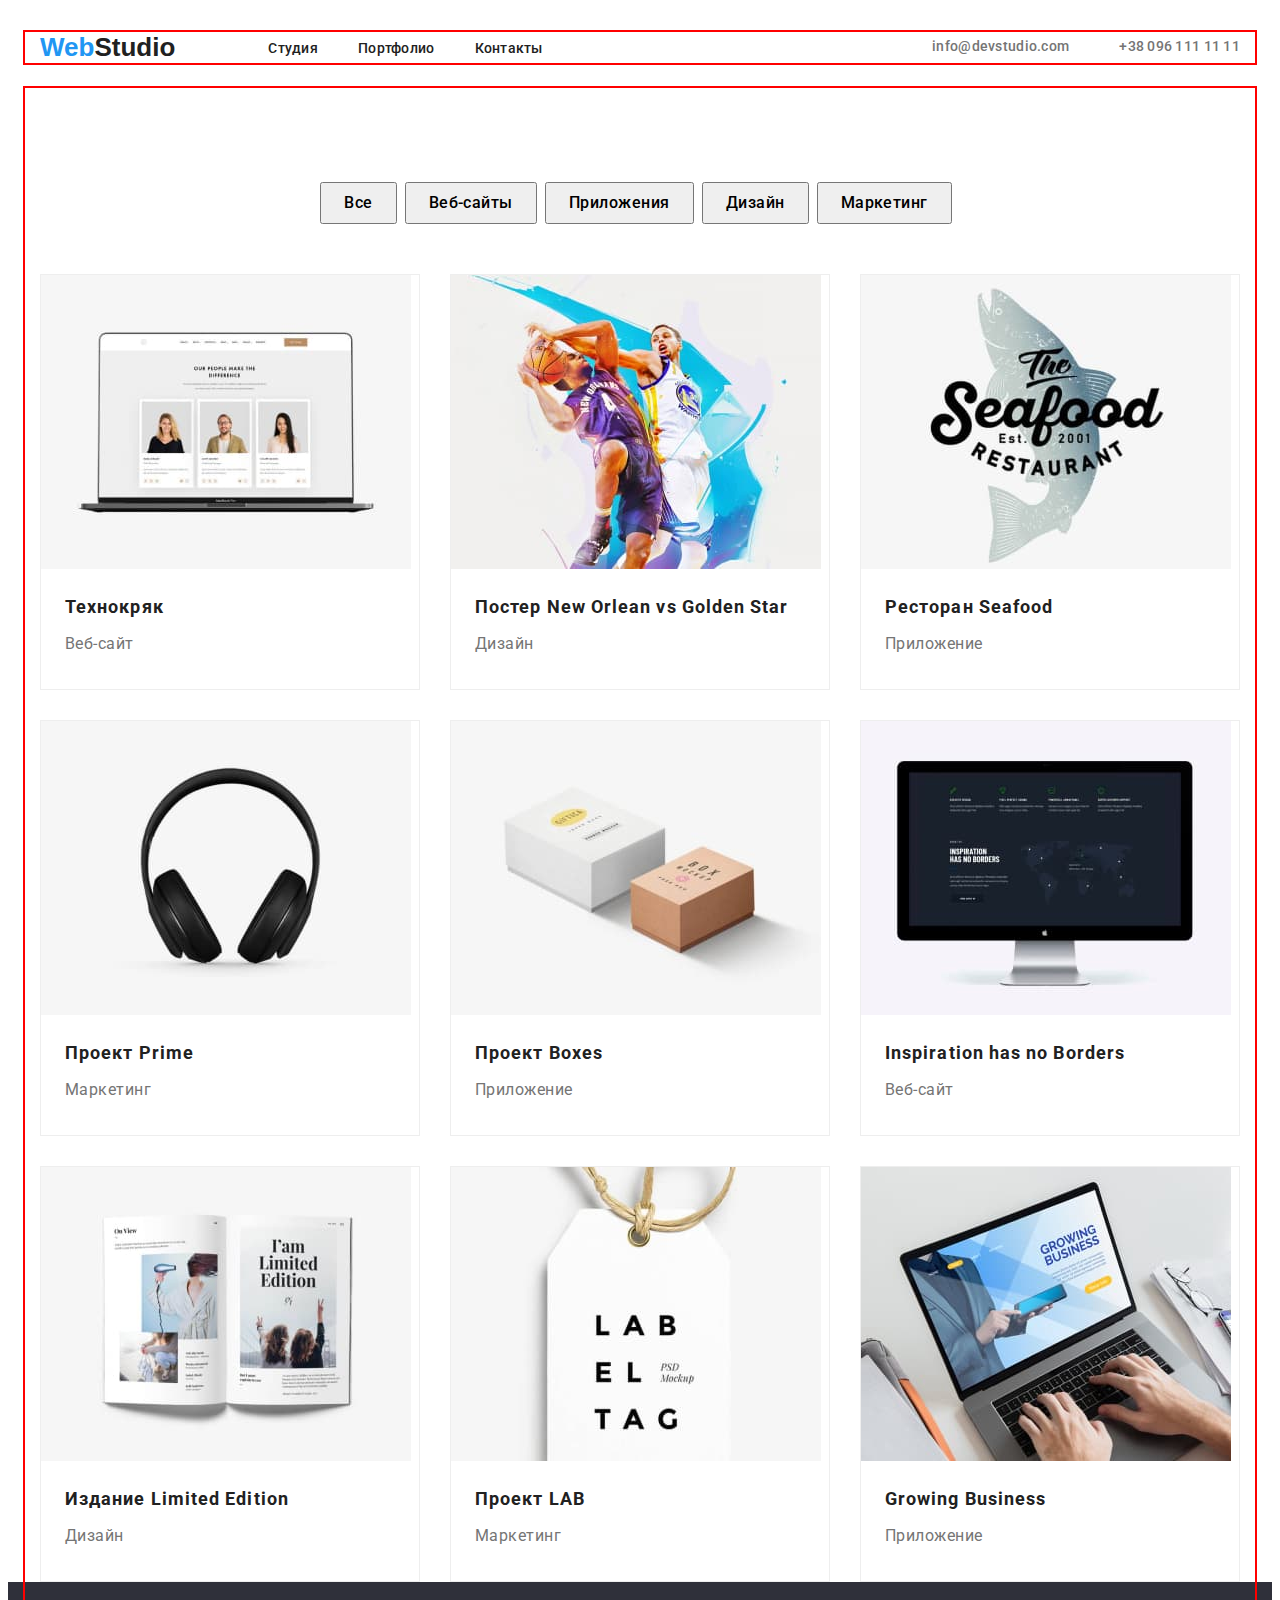
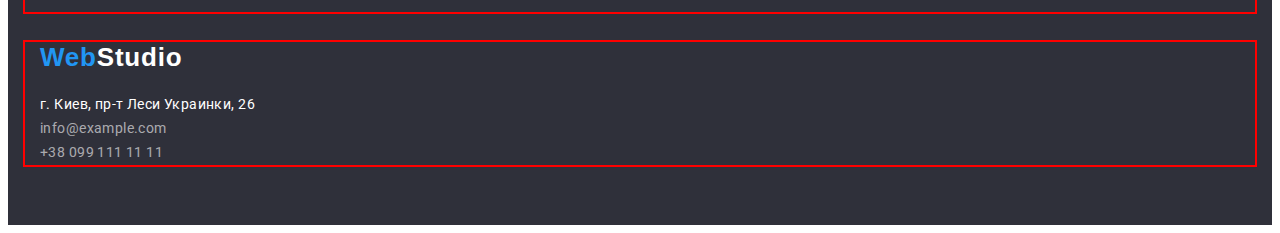
==== commit 608c230d: "css flexbox" ====
--- a/portfolio.html
+++ b/portfolio.html
@@ -12,7 +12,7 @@
 </head>
 <body>
     <header class="header">
-        <div class="container">
+        <div class="container header-container">
             <nav class="navigation">
                 <a href="/" class="logo"><span class="logo-web" lang="en">Web</span>Studio
                 </a>
@@ -45,13 +45,13 @@
         <section>
             <div class="container">
                 <h1 class="visually-hidden">Кнопки</h1>
-                <ul>
-                    <li><button type="button" class="portfolio-btn">Все</button></li>
-                    <li><button type="button" class="portfolio-btn">Веб-сайты</button></li>  
-                    <li><button type="button" class="portfolio-btn">Приложения</button></li>
-                    <li><button type="button" class="portfolio-btn">Дизайн</button></li>
-                    <li><button type="button" class="portfolio-btn">Маркетинг</button></li>
-                </ul>
+                    <ul class="portfolio-btn-list">
+                        <li><button type="button" class="portfolio-btn">Все</button></li>
+                        <li><button type="button" class="portfolio-btn">Веб-сайты</button></li>  
+                        <li><button type="button" class="portfolio-btn">Приложения</button></li>
+                        <li><button type="button" class="portfolio-btn">Дизайн</button></li>
+                        <li><button type="button" class="portfolio-btn">Маркетинг</button></li>
+                    </ul>
             
                 <ul class="portfolio">
                     <li class="portfolio-item">
--- a/css/style.css
+++ b/css/style.css
@@ -50,8 +50,8 @@
 /*------header------*/
 
 .header {
-  padding-top: 32px;
-  padding-bottom: 32px;
+  padding-top: 24px;
+  padding-bottom: 25px;
 }
 
 .logo {
@@ -60,6 +60,7 @@
   font-size: 26px;
   line-height: 1.19;
   color: currentColor;
+  margin-right: 93px;
 }
 
 .logo-web {
@@ -76,18 +77,41 @@
   color: currentColor;
 }
 
-.header-link:hover {
-  color: var(--accent-color);
-}
+.header-container {
+  display: flex;
+}
+
+.navigation {
+  display: flex;
+  align-items: center;
+}
+
+.header-list {
+  display: flex;
+}
+
+.header-item + .header-item {
+  margin-left: 40px;
+}
+
+.header-link:hover,
 .header-link:focus {
   color: var(--accent-color);
 }
 
-.header-list-contacts:hover {
-  color: var(--accent-color);
-}
+.header-item-contacts + .header-item-contacts {
+  margin-left: 50px;
+}
+
+.header-list-contacts:hover,
 .header-list-contacts:focus {
   color: var(--accent-color);
+}
+
+.header-list-contacts {
+  display: flex;
+  margin-left: auto;
+  align-items: center;
 }
 
 .header-item-contacts {
@@ -97,6 +121,7 @@
 /*------hero------*/
 .hero {
   background-color: var(--background-color);
+  height: 600px;
 }
 
 .hero-title {
@@ -108,7 +133,8 @@
   letter-spacing: 0.06em;
   text-transform: uppercase;
   padding-top: 200px;
-  margin-bottom: 30px;
+  width: 696px;
+  margin: 0 auto 30px auto;
 }
 
 .hero-btn {
@@ -123,12 +149,27 @@
   color: var(--white-color);
   background: #2196f3;
   cursor: pointer;
+  box-shadow: 0px 4px 4px rgba(0, 0, 0, 0.15);
+  border-radius: 4px;
+  min-width: 200px;
+  margin: 0 auto;
+  justify-content: center;
+  height: 50px;
 }
 
 /*------feature------*/
 .feature {
   padding-top: 94px;
 }
+
+.feature-list {
+  display: flex;
+}
+
+.feature-item + .feature-item {
+  margin-left: 30px;
+}
+
 .feature-heading {
   font-weight: bold;
   font-size: 14px;
@@ -159,6 +200,15 @@
   margin-bottom: 50px;
 }
 
+.activity-list {
+  display: flex;
+  width: 370px;
+}
+
+.activity-item + .activity-item {
+  margin-left: 30px;
+}
+
 .activity {
   padding-top: 94px;
 }
@@ -168,8 +218,16 @@
   padding-top: 188px;
 }
 
+.command-item + .command-item {
+  margin-left: 30px;
+}
+
 .comand-item-name {
   padding-top: 30px;
+}
+
+.command-list {
+  display: flex;
 }
 
 .command-item-heading {
@@ -263,6 +321,12 @@
   clip: rect(0 0 0 0);
   clip-path: inset(50%);
   margin: -1px;
+  background: #f5f4fa;
+  border-radius: 4px;
+}
+
+.header {
+  background: #ffffff;
 }
 
 .portfolio-btn:hover {
@@ -273,6 +337,14 @@
 .portfolio-btn:focus {
   background-color: var(--accent-color);
   color: var(--white-color);
+}
+
+.portfolio-btn-list {
+  padding-top: 94px;
+  padding-bottom: 50px;
+  display: flex;
+  align-items: center;
+  justify-content: center;
 }
 
 .portfolio-btn {
@@ -283,11 +355,32 @@
   text-align: center;
   letter-spacing: 0.03em;
   cursor: pointer;
+  padding-top: 6px;
+  padding-bottom: 6px;
+  padding-left: 22px;
+  padding-right: 22px;
+  margin: auto 8px auto auto;
+}
+
+.portfolio {
+  display: flex;
+  margin-left: -30px;
+  margin-bottom: -30px;
+  flex-wrap: wrap;
+}
+
+.portfolio-item {
+  background: #ffffff;
+  border: 1px solid #eeeeee;
+  box-sizing: border-box;
+  width: calc(100% / 3 - 30px);
+  margin-left: 30px;
+  margin-bottom: 30px;
 }
 
 .portfolio-item-name {
   padding-top: 20px;
-  padding-bottom: 50px;
+  padding-bottom: 30px;
 }
 
 .portfolio-item-heading {
@@ -296,6 +389,7 @@
   line-height: calc(36 / 18);
   letter-spacing: 0.06em;
   padding-bottom: 4px;
+  margin-left: 24px;
 }
 
 .portfolio-item-paragraph {
@@ -304,4 +398,5 @@
   line-height: 30px;
   letter-spacing: 0.03em;
   color: var(--text-color);
-}
+  margin-left: 24px;
+}
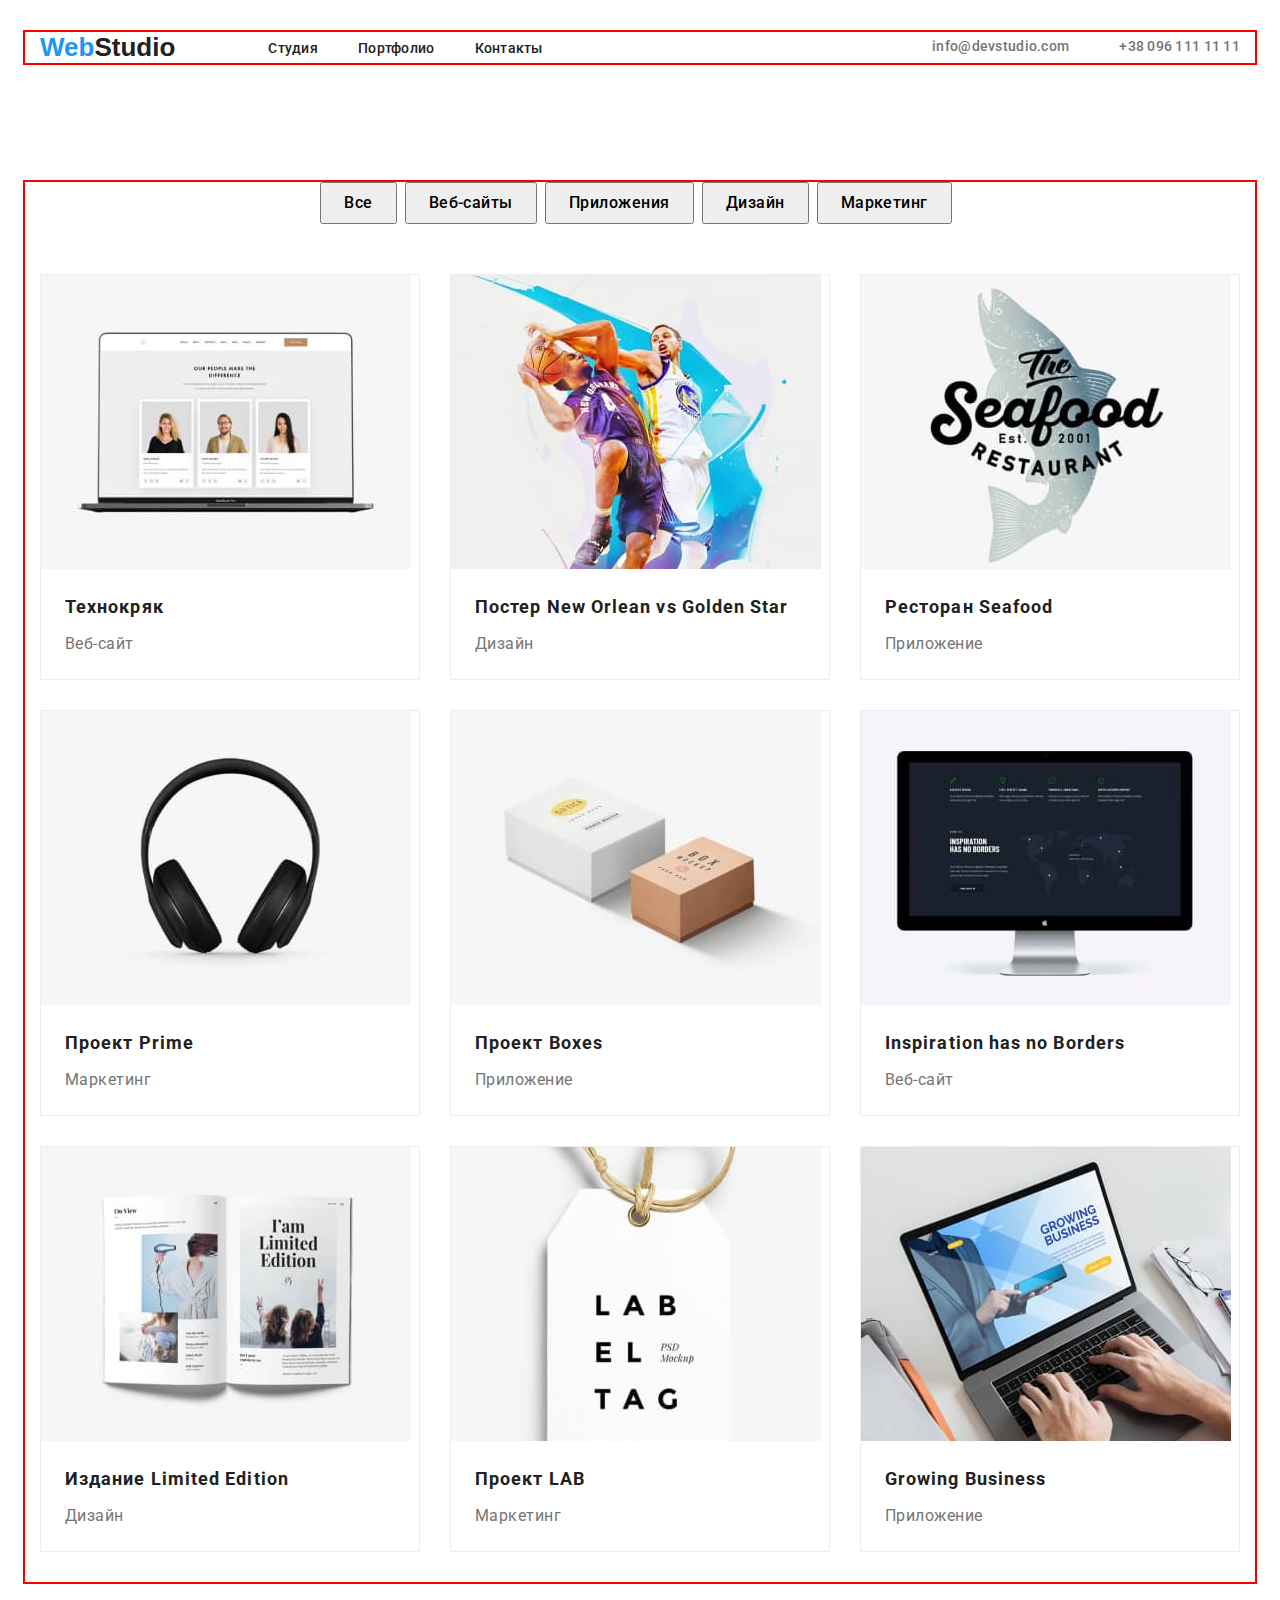
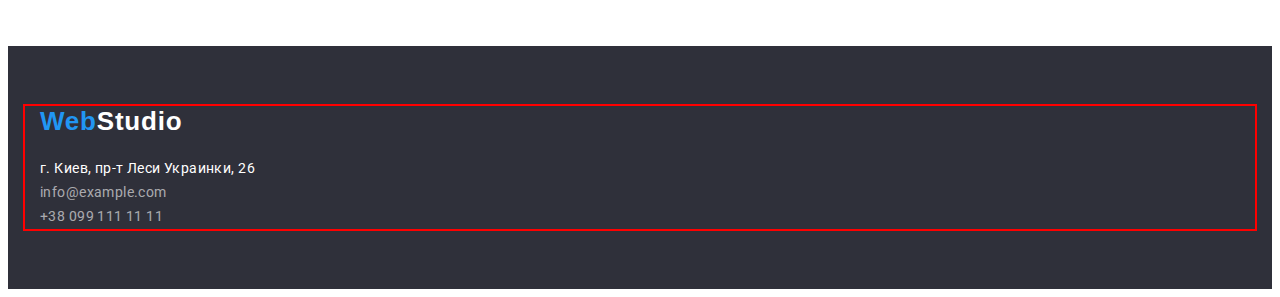
==== commit 05fae01b: "+ class ="section"" ====
--- a/portfolio.html
+++ b/portfolio.html
@@ -42,7 +42,7 @@
     </header>
 
     <main>
-        <section>
+        <section class="section">
             <div class="container">
                 <h1 class="visually-hidden">Кнопки</h1>
                     <ul class="portfolio-btn-list">
--- a/css/style.css
+++ b/css/style.css
@@ -45,6 +45,11 @@
 
 img {
   display: block;
+}
+
+.section {
+  padding-top: 94px;
+  padding-bottom: 94px;
 }
 
 /*------header------*/
@@ -122,6 +127,9 @@
 .hero {
   background-color: var(--background-color);
   height: 600px;
+  flex-grow: 1;
+  padding-top: 200px;
+  padding-bottom: 200px;
 }
 
 .hero-title {
@@ -132,7 +140,6 @@
   text-align: center;
   letter-spacing: 0.06em;
   text-transform: uppercase;
-  padding-top: 200px;
   width: 696px;
   margin: 0 auto 30px auto;
 }
@@ -158,9 +165,6 @@
 }
 
 /*------feature------*/
-.feature {
-  padding-top: 94px;
-}
 
 .feature-list {
   display: flex;
@@ -197,6 +201,13 @@
   text-align: center;
   letter-spacing: 0.03em;
   color: currentColor;
+}
+
+.activity {
+  padding-top: 0;
+}
+
+.activity-heading {
   margin-bottom: 50px;
 }
 
@@ -209,13 +220,9 @@
   margin-left: 30px;
 }
 
-.activity {
-  padding-top: 94px;
-}
-
 /*------command------*/
 .command {
-  padding-top: 188px;
+  padding-top: 94px;
 }
 
 .command-item + .command-item {
@@ -228,6 +235,10 @@
 
 .command-list {
   display: flex;
+}
+
+.command-heading {
+  margin-bottom: 50px;
 }
 
 .command-item-heading {
@@ -246,7 +257,7 @@
   text-align: center;
   letter-spacing: 0.03em;
   color: var(--text-color);
-  padding-bottom: 124px;
+  margin-bottom: 30px;
 }
 
 /*------footer------*/
@@ -254,6 +265,7 @@
   background-color: var(--background-color);
   padding-top: 60px;
   padding-bottom: 60px;
+  flex-grow: 1;
 }
 
 .footer-logo {
@@ -340,7 +352,6 @@
 }
 
 .portfolio-btn-list {
-  padding-top: 94px;
   padding-bottom: 50px;
   display: flex;
   align-items: center;
@@ -380,7 +391,7 @@
 
 .portfolio-item-name {
   padding-top: 20px;
-  padding-bottom: 30px;
+  padding-bottom: 20px;
 }
 
 .portfolio-item-heading {
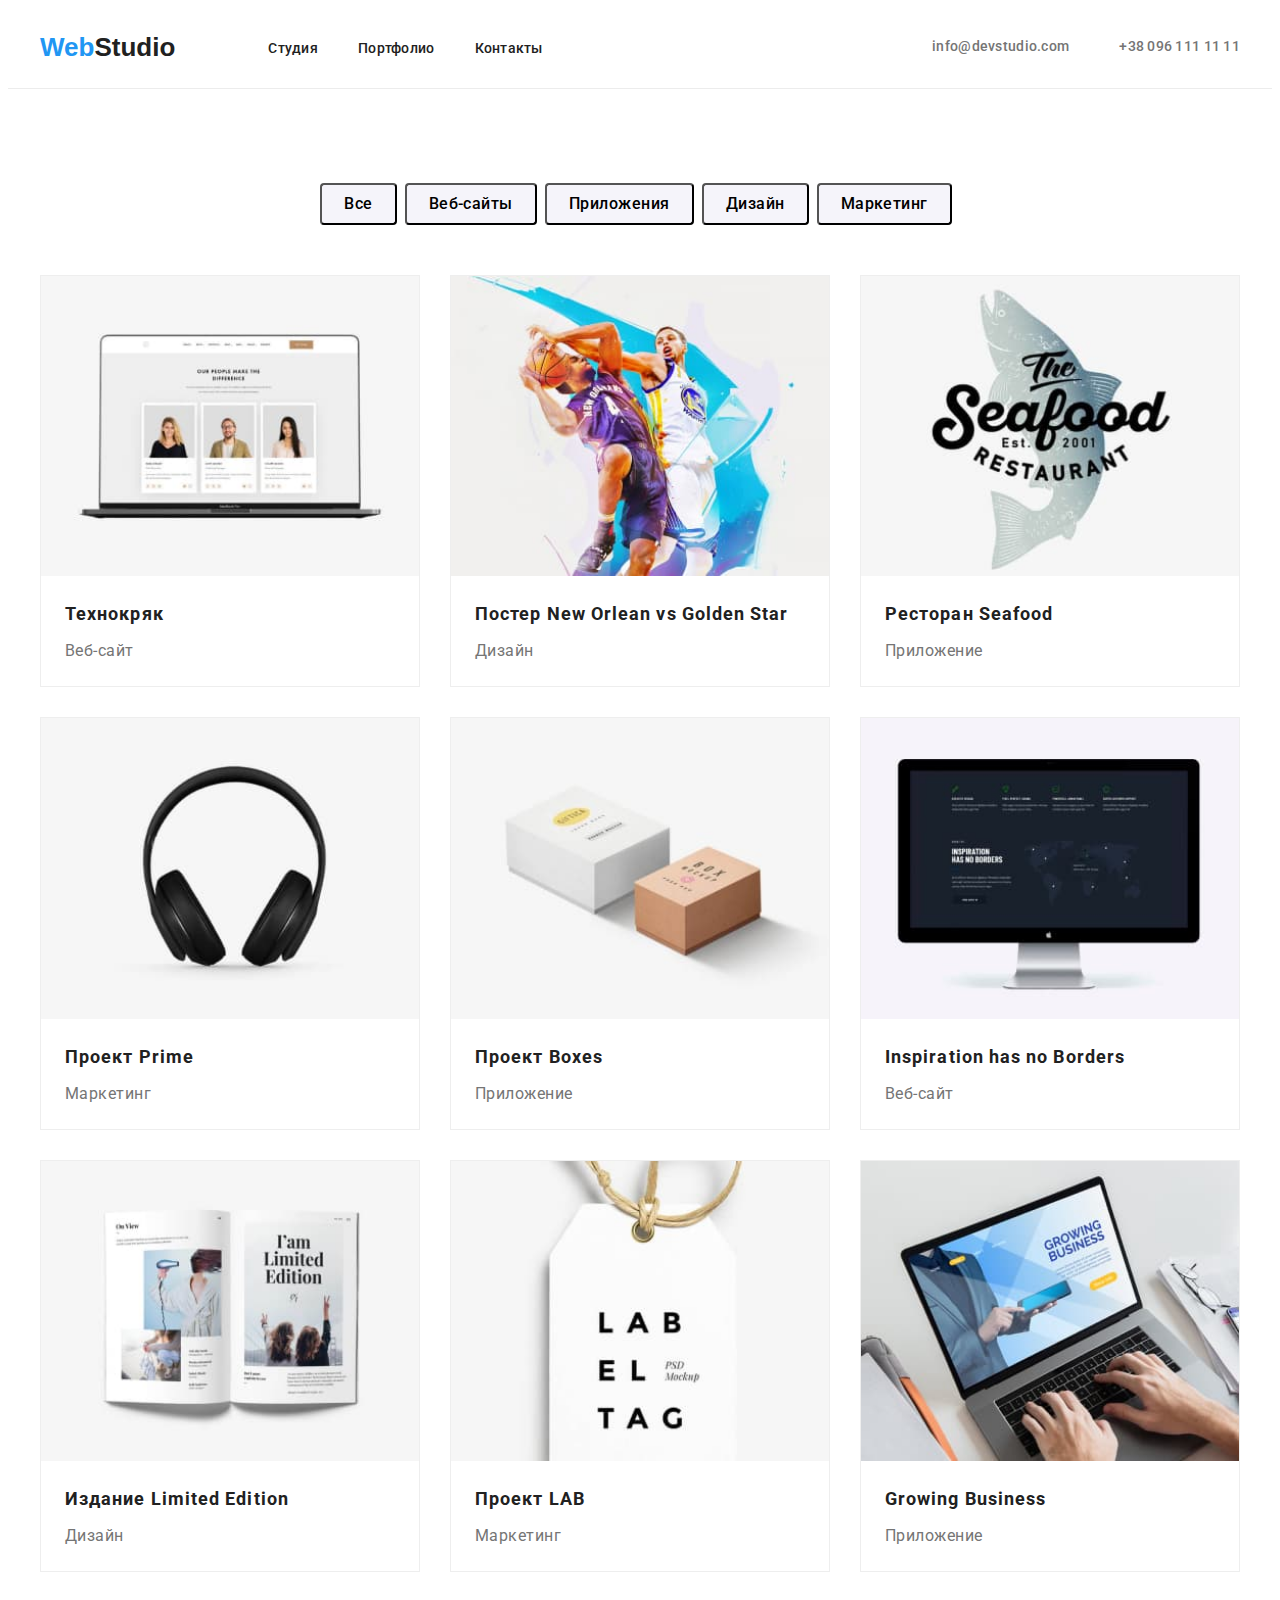
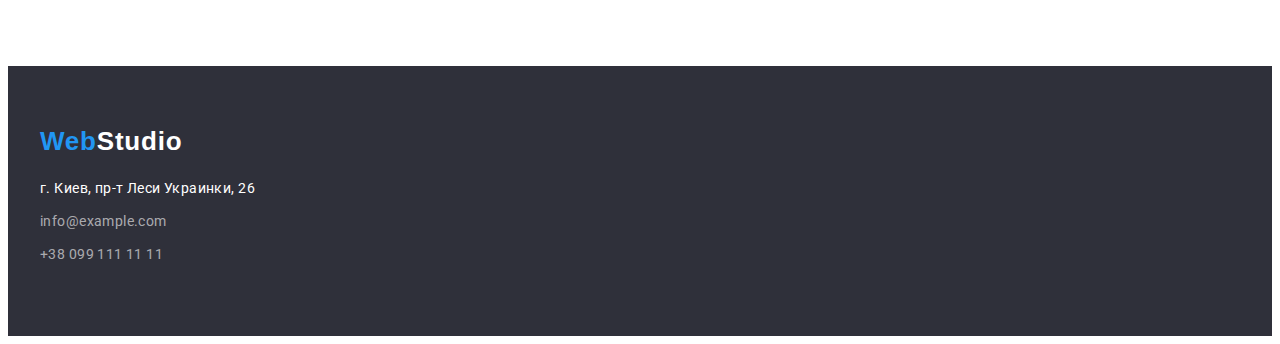
==== commit 55346813: "правки к 3 ДЗ" ====
--- a/portfolio.html
+++ b/portfolio.html
@@ -46,83 +46,101 @@
             <div class="container">
                 <h1 class="visually-hidden">Кнопки</h1>
                     <ul class="portfolio-btn-list">
-                        <li><button type="button" class="portfolio-btn">Все</button></li>
-                        <li><button type="button" class="portfolio-btn">Веб-сайты</button></li>  
-                        <li><button type="button" class="portfolio-btn">Приложения</button></li>
-                        <li><button type="button" class="portfolio-btn">Дизайн</button></li>
-                        <li><button type="button" class="portfolio-btn">Маркетинг</button></li>
+                        <li class="portfolio-btn-item"><button type="button" class="portfolio-btn">Все</button></li>
+                        <li class="portfolio-btn-item"><button type="button" class="portfolio-btn">Веб-сайты</button></li>  
+                        <li class="portfolio-btn-item"><button type="button" class="portfolio-btn">Приложения</button></li>
+                        <li class="portfolio-btn-item"><button type="button" class="portfolio-btn">Дизайн</button></li>
+                        <li class="portfolio-btn-item"><button type="button" class="portfolio-btn">Маркетинг</button></li>
                     </ul>
             
                 <ul class="portfolio">
                     <li class="portfolio-item">
-                        <img src="./Images-portfolio/1-tehnokrack.jpg" alt="" width="370">
+                        <div>
+                            <a href="./Images-portfolio/1-tehnokrack.jpg" class="portfolio-item-link"><img src="./Images-portfolio/1-tehnokrack.jpg" alt="" width="370"></a>
+                        </div>
                         <div class="portfolio-item-name">
-                            <h3 class="portfolio-item-heading">Технокряк</h3>
-                            <p class="portfolio-item-paragraph">Веб-сайт</p>
+                            <a href="./Images-portfolio/1-tehnokrack.jpg" class="portfolio-item-link"><h3 class="portfolio-item-heading">Технокряк</h3></a>
+                            <a href="./Images-portfolio/1-tehnokrack.jpg" class="portfolio-item-link"><p class="portfolio-item-paragraph">Веб-сайт</p></a>
                         </div>
 
                     </li>
                     <li class="portfolio-item">
-                        <img src="./Images-portfolio/2-poster.jpg" alt="" width="370">
+                        <div>
+                            <a href="./Images-portfolio/2-poster.jpg" class="portfolio-item-link"><img src="./Images-portfolio/2-poster.jpg" alt="" width="370"></a>
+                        </div>
                         <div class="portfolio-item-name">
-                            <h3 class="portfolio-item-heading">Постер <span lang="en">New Orlean vs Golden Star</span></h3>
-                            <p class="portfolio-item-paragraph">Дизайн</p>
+                            <a href="./Images-portfolio/2-poster.jpg" class="portfolio-item-link"><h3 class="portfolio-item-heading">Постер <span lang="en">New Orlean vs Golden Star</span></h3></a>
+                            <a href="./Images-portfolio/2-poster.jpg" class="portfolio-item-link"><p class="portfolio-item-paragraph">Дизайн</p></a>
                         </div>
 
                     </li>
                     <li class="portfolio-item">
-                        <img src="./Images-portfolio/3-restaurant.jpg" alt="" width="370">
+                        <div>
+                            <a href="./Images-portfolio/3-restaurant.jpg" class="portfolio-item-link"><img src="./Images-portfolio/3-restaurant.jpg" alt="" width="370"></a>
+                        </div>
                         <div class="portfolio-item-name">
-                            <h3 class="portfolio-item-heading">Ресторан <span lang="en">Seafood</span></h3>
-                            <p class="portfolio-item-paragraph">Приложение</p>
+                            <a href="./Images-portfolio/3-restaurant.jpg" class="portfolio-item-link"><h3 class="portfolio-item-heading">Ресторан <span lang="en">Seafood</span></h3></a>
+                            <a href="./Images-portfolio/3-restaurant.jpg" class="portfolio-item-link"><p class="portfolio-item-paragraph">Приложение</p></a>
                         </div>
 
                     </li>
                     <li class="portfolio-item">
-                        <img src="./Images-portfolio/4-prime.jpg" alt="" width="370">
+                        <div>
+                            <a href="./Images-portfolio/4-prime.jpg" class="portfolio-item-link"><img src="./Images-portfolio/4-prime.jpg" alt="" width="370"></a>
+                        </div>
                         <div class="portfolio-item-name">
-                            <h3 class="portfolio-item-heading">Проект <span lang="en">Prime</span></h3>
-                            <p class="portfolio-item-paragraph">Маркетинг</p>
+                            <a href="./Images-portfolio/4-prime.jpg" class="portfolio-item-link"><h3 class="portfolio-item-heading">Проект <span lang="en">Prime</span></h3></a>
+                            <a href="./Images-portfolio/4-prime.jpg" class="portfolio-item-link"><p class="portfolio-item-paragraph">Маркетинг</p></a>
                         </div>
 
                     </li>
                     <li class="portfolio-item">
-                        <img src="./Images-portfolio/5-boxes.jpg" alt="" width="370">
+                        <div>
+                            <a href="./Images-portfolio/5-boxes.jpg" class="portfolio-item-link"><img src="./Images-portfolio/5-boxes.jpg" alt="" width="370"></a>
+                        </div>
                         <div class="portfolio-item-name">
-                            <h3 class="portfolio-item-heading">Проект <span lang="en">Boxes</span></h3>
-                            <p class="portfolio-item-paragraph">Приложение</p>
+                            <a href="./Images-portfolio/5-boxes.jpg" class="portfolio-item-link"><h3 class="portfolio-item-heading">Проект <span lang="en">Boxes</span></h3></a>
+                            <a href="./Images-portfolio/5-boxes.jpg" class="portfolio-item-link"><p class="portfolio-item-paragraph">Приложение</p></a>
                         </div>
 
                     </li>
                     <li class="portfolio-item">
-                        <img src="./Images-portfolio/6-inspiration.jpg" alt="" width="370">
+                        <div>
+                            <a href="./Images-portfolio/6-inspiration.jpg" class="portfolio-item-link"><img src="./Images-portfolio/6-inspiration.jpg" alt="" width="370"></a>
+                        </div>
                         <div class="portfolio-item-name">
-                            <h3 class="portfolio-item-heading"><span lang="en">Inspiration has no Borders</span></h3>
-                            <p class="portfolio-item-paragraph">Веб-сайт</p>
+                            <a href="./Images-portfolio/6-inspiration.jpg" class="portfolio-item-link"><h3 class="portfolio-item-heading"><span lang="en">Inspiration has no Borders</span></h3></a>
+                            <a href="./Images-portfolio/6-inspiration.jpg" class="portfolio-item-link"><p class="portfolio-item-paragraph">Веб-сайт</p></a>
                         </div>
 
                     </li>
                     <li class="portfolio-item">
-                        <img src="./Images-portfolio/7-edition.jpg" alt="" width="370">
+                        <div>
+                            <a href="./Images-portfolio/7-edition.jpg" class="portfolio-item-link"><img src="./Images-portfolio/7-edition.jpg" alt="" width="370"></a>
+                        </div>
                         <div class="portfolio-item-name">
-                            <h3 class="portfolio-item-heading">Издание <span lang="en">Limited Edition</span></h3>
-                            <p class="portfolio-item-paragraph">Дизайн</p>
+                            <a href="./Images-portfolio/7-edition.jpg" class="portfolio-item-link"><h3 class="portfolio-item-heading">Издание <span lang="en">Limited Edition</span></h3></a>
+                            <a href="./Images-portfolio/7-edition.jpg" class="portfolio-item-link"><p class="portfolio-item-paragraph">Дизайн</p></a>
                         </div>
 
                     </li>
                     <li class="portfolio-item">
-                        <img src="./Images-portfolio/8-lab.jpg" alt="" width="370">
+                        <div>
+                            <a href="./Images-portfolio/8-lab.jpg" class="portfolio-item-link"><img src="./Images-portfolio/8-lab.jpg" alt="" width="370"></a>
+                        </div>
                         <div class="portfolio-item-name">
-                            <h3 class="portfolio-item-heading">Проект <span lang="en">LAB</span></h3>
-                            <p class="portfolio-item-paragraph">Маркетинг</p>
+                            <a href="./Images-portfolio/8-lab.jpg" class="portfolio-item-link"><h3 class="portfolio-item-heading">Проект <span lang="en">LAB</span></h3></a>
+                            <a href="./Images-portfolio/8-lab.jpg" class="portfolio-item-link"><p class="portfolio-item-paragraph">Маркетинг</p></a>
                         </div>
 
                     </li>
                     <li class="portfolio-item">
-                        <img src="./Images-portfolio/9-business.jpg" alt="" width="370">
+                        <div>
+                            <a href="./Images-portfolio/9-business.jpg" class="portfolio-item-link"><img src="./Images-portfolio/9-business.jpg" alt="" width="370"></a>
+                        </div>
                         <div class="portfolio-item-name">
-                            <h3 class="portfolio-item-heading"><span lang="en">Growing Business</span></h3>
-                            <p class="portfolio-item-paragraph">Приложение</p>
+                            <a href="./Images-portfolio/9-business.jpg" class="portfolio-item-link"><h3 class="portfolio-item-heading"><span lang="en">Growing Business</span></h3></a>
+                            <a href="./Images-portfolio/9-business.jpg" class="portfolio-item-link"><p class="portfolio-item-paragraph">Приложение</p></a>
                         </div>
 
                     </li>
--- a/css/style.css
+++ b/css/style.css
@@ -9,6 +9,7 @@
   --contacts-color: #757575;
   --text-color: #757575;
   --background-color: #2f303a;
+  --portfolio-link: #212121;
 }
 
 .container {
@@ -16,7 +17,6 @@
   padding-left: 15px;
   padding-right: 15px;
   margin: 0 auto;
-  outline: 2px solid red;
 }
 
 ul {
@@ -45,6 +45,8 @@
 
 img {
   display: block;
+  width: 100%;
+  height: auto;
 }
 
 .section {
@@ -127,9 +129,11 @@
 .hero {
   background-color: var(--background-color);
   height: 600px;
-  flex-grow: 1;
   padding-top: 200px;
   padding-bottom: 200px;
+  display: flex;
+  flex-direction: column;
+  flex-grow: 1;
 }
 
 .hero-title {
@@ -213,7 +217,6 @@
 
 .activity-list {
   display: flex;
-  width: 370px;
 }
 
 .activity-item + .activity-item {
@@ -222,6 +225,7 @@
 
 /*------command------*/
 .command {
+  background: #f5f4fa;
   padding-top: 94px;
 }
 
@@ -229,8 +233,15 @@
   margin-left: 30px;
 }
 
+.command-item {
+  background: #ffffff;
+  box-shadow: 0px 1px 3px rgba(0, 0, 0, 0.12), 0px 1px 1px rgba(0, 0, 0, 0.14),
+    0px 2px 1px rgba(0, 0, 0, 0.2);
+  border-radius: 0px 0px 4px 4px;
+}
 .comand-item-name {
   padding-top: 30px;
+  padding-bottom: 30px;
 }
 
 .command-list {
@@ -257,7 +268,6 @@
   text-align: center;
   letter-spacing: 0.03em;
   color: var(--text-color);
-  margin-bottom: 30px;
 }
 
 /*------footer------*/
@@ -278,7 +288,7 @@
 }
 
 .container-logo {
-  padding-bottom: 20px;
+  margin-bottom: 20px;
 }
 
 .footer-web {
@@ -316,9 +326,12 @@
   color: rgba(255, 255, 255, 0.6);
 }
 
+.footer-item {
+  margin-bottom: 9px;
+}
+
 .footer-item-mail {
   margin-top: 9px;
-  margin-bottom: 9px;
 }
 
 /*------css-portfolio-------*/
@@ -338,7 +351,9 @@
 }
 
 .header {
-  background: #ffffff;
+  border-bottom-width: 1px;
+  border-bottom-style: solid;
+  border-bottom-color: #ececec;
 }
 
 .portfolio-btn:hover {
@@ -352,10 +367,14 @@
 }
 
 .portfolio-btn-list {
-  padding-bottom: 50px;
+  margin-bottom: 50px;
   display: flex;
   align-items: center;
   justify-content: center;
+}
+
+.portfolio-btn-item {
+  margin-right: 8px;
 }
 
 .portfolio-btn {
@@ -370,7 +389,8 @@
   padding-bottom: 6px;
   padding-left: 22px;
   padding-right: 22px;
-  margin: auto 8px auto auto;
+  background: #f5f4fa;
+  border-radius: 4px;
 }
 
 .portfolio {
@@ -381,12 +401,11 @@
 }
 
 .portfolio-item {
-  background: #ffffff;
-  border: 1px solid #eeeeee;
   box-sizing: border-box;
   width: calc(100% / 3 - 30px);
   margin-left: 30px;
   margin-bottom: 30px;
+  border: 1px solid #eeeeee;
 }
 
 .portfolio-item-name {
@@ -401,6 +420,7 @@
   letter-spacing: 0.06em;
   padding-bottom: 4px;
   margin-left: 24px;
+  color: var(--portfolio-link);
 }
 
 .portfolio-item-paragraph {
@@ -411,3 +431,7 @@
   color: var(--text-color);
   margin-left: 24px;
 }
+
+.portfolio-item-link {
+  display: block;
+}
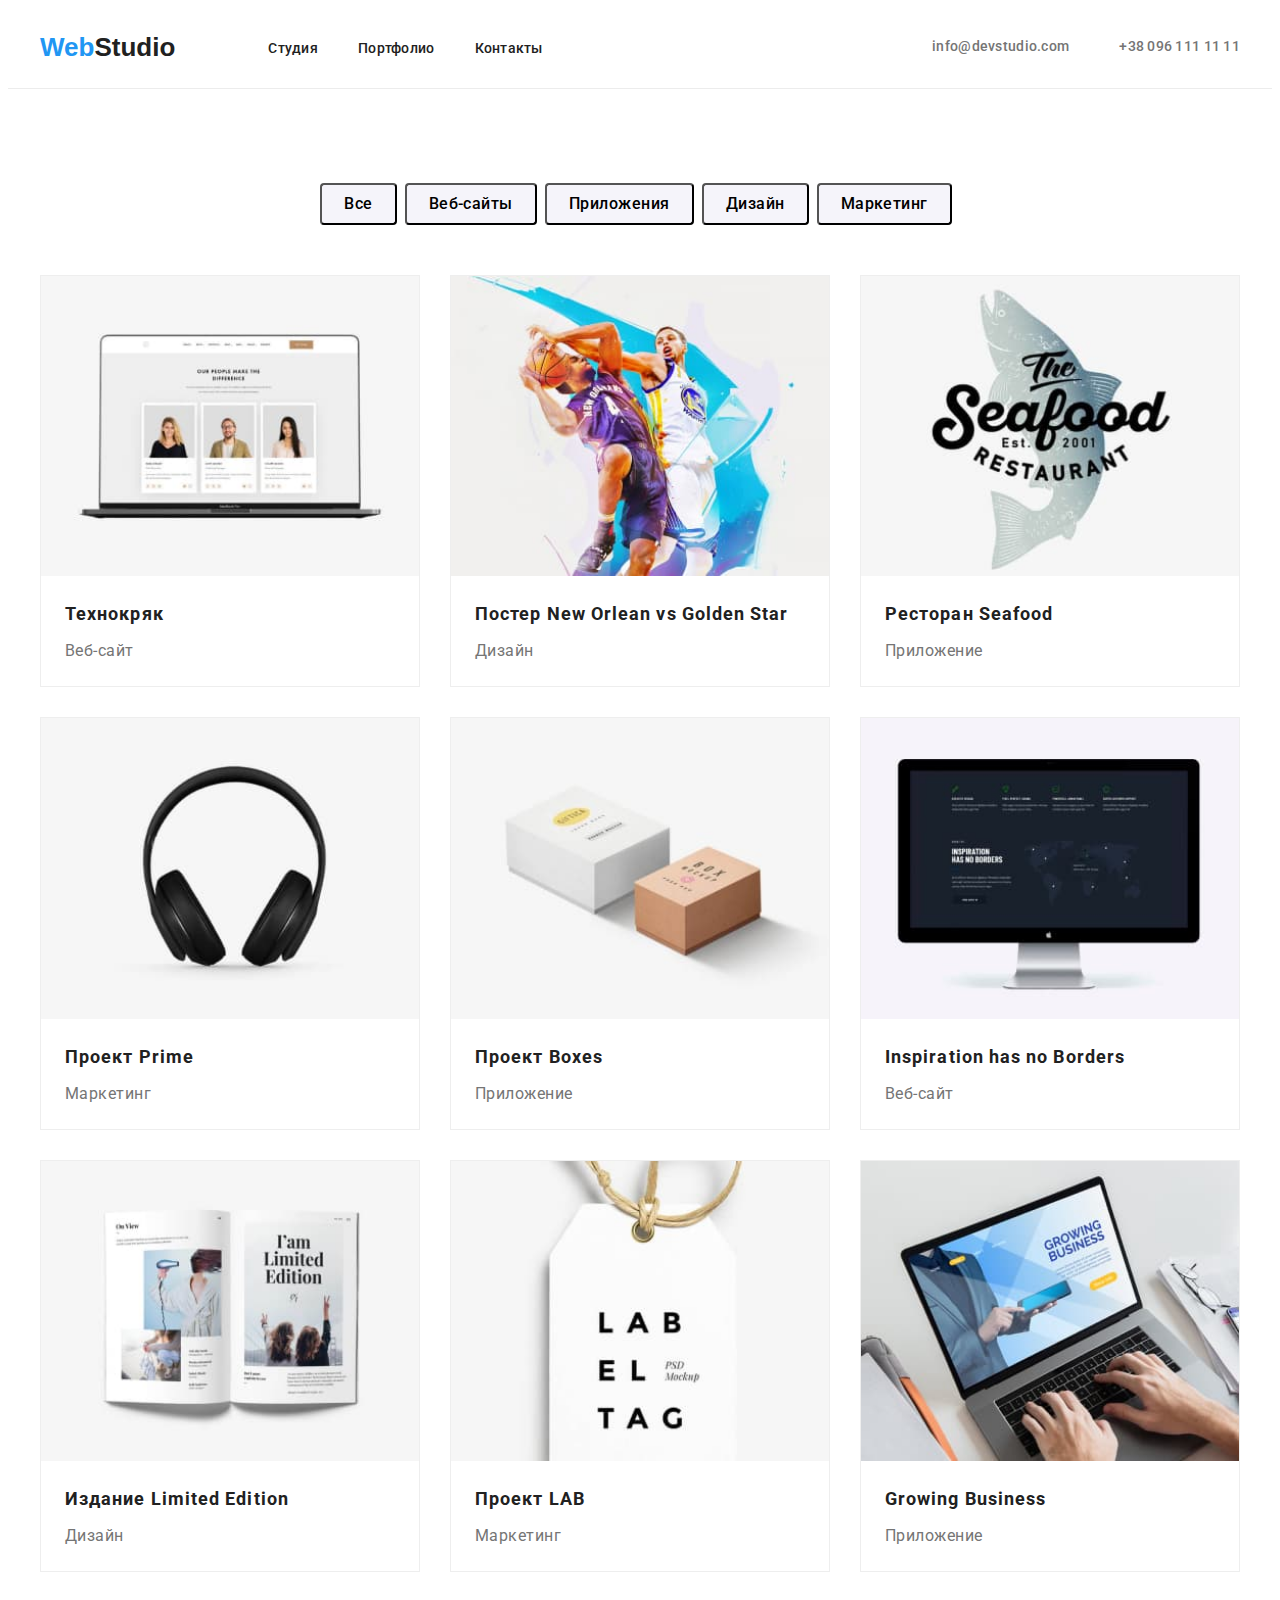
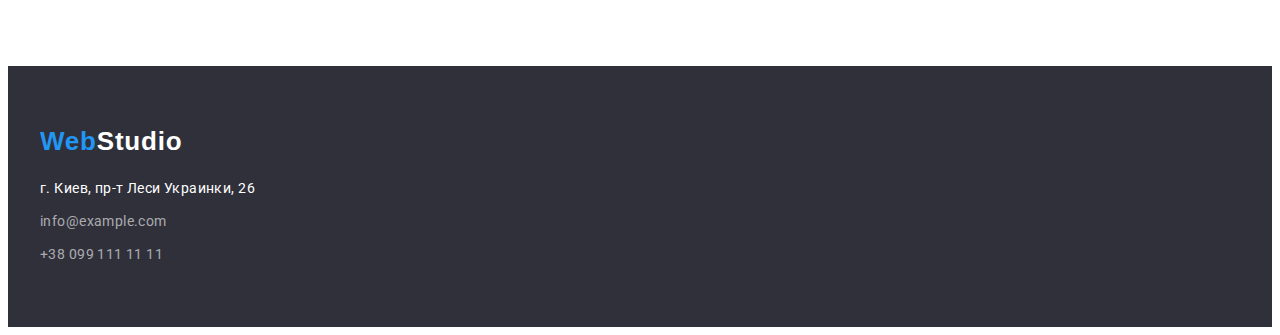
==== commit da1bd486: "правки portfolio" ====
--- a/portfolio.html
+++ b/portfolio.html
@@ -55,93 +55,84 @@
             
                 <ul class="portfolio">
                     <li class="portfolio-item">
-                        <div>
-                            <a href="./Images-portfolio/1-tehnokrack.jpg" class="portfolio-item-link"><img src="./Images-portfolio/1-tehnokrack.jpg" alt="" width="370"></a>
-                        </div>
-                        <div class="portfolio-item-name">
-                            <a href="./Images-portfolio/1-tehnokrack.jpg" class="portfolio-item-link"><h3 class="portfolio-item-heading">Технокряк</h3></a>
-                            <a href="./Images-portfolio/1-tehnokrack.jpg" class="portfolio-item-link"><p class="portfolio-item-paragraph">Веб-сайт</p></a>
-                        </div>
+                        <a href="./Images-portfolio/1-tehnokrack.jpg" class="portfolio-item-link"><img src="./Images-portfolio/1-tehnokrack.jpg" alt="" width="370">
+                            <div class="portfolio-item-name">
+                                <h3 class="portfolio-item-heading">Технокряк</h3>
+                                <p class="portfolio-item-paragraph">Веб-сайт</p>
+                            </div>
+                        </a>
 
                     </li>
                     <li class="portfolio-item">
-                        <div>
-                            <a href="./Images-portfolio/2-poster.jpg" class="portfolio-item-link"><img src="./Images-portfolio/2-poster.jpg" alt="" width="370"></a>
-                        </div>
-                        <div class="portfolio-item-name">
-                            <a href="./Images-portfolio/2-poster.jpg" class="portfolio-item-link"><h3 class="portfolio-item-heading">Постер <span lang="en">New Orlean vs Golden Star</span></h3></a>
-                            <a href="./Images-portfolio/2-poster.jpg" class="portfolio-item-link"><p class="portfolio-item-paragraph">Дизайн</p></a>
-                        </div>
+                        <a href="./Images-portfolio/2-poster.jpg" class="portfolio-item-link"><img src="./Images-portfolio/2-poster.jpg" alt="" width="370">
+                            <div class="portfolio-item-name">
+                                <h3 class="portfolio-item-heading">Постер <span lang="en">New Orlean vs Golden Star</span></h3>
+                                <p class="portfolio-item-paragraph">Дизайн</p>
+                            </div>
+                        </a>
+                        
+                    </li>
+                    <li class="portfolio-item">
+                        <a href="./Images-portfolio/3-restaurant.jpg" class="portfolio-item-link"><img src="./Images-portfolio/3-restaurant.jpg" alt="" width="370">
+                            <div class="portfolio-item-name">
+                                <h3 class="portfolio-item-heading">Ресторан <span lang="en">Seafood</span></h3>
+                                <p class="portfolio-item-paragraph">Приложение</p>
+                            </div>
+                        </a>
+                        
+                    </li>
+                    <li class="portfolio-item">
+                        <a href="./Images-portfolio/4-prime.jpg" class="portfolio-item-link"><img src="./Images-portfolio/4-prime.jpg" alt="" width="370">
+                            <div class="portfolio-item-name">
+                                <h3 class="portfolio-item-heading">Проект <span lang="en">Prime</span></h3>
+                                <p class="portfolio-item-paragraph">Маркетинг</p>
+                            </div>
+                        </a>
 
                     </li>
                     <li class="portfolio-item">
-                        <div>
-                            <a href="./Images-portfolio/3-restaurant.jpg" class="portfolio-item-link"><img src="./Images-portfolio/3-restaurant.jpg" alt="" width="370"></a>
-                        </div>
-                        <div class="portfolio-item-name">
-                            <a href="./Images-portfolio/3-restaurant.jpg" class="portfolio-item-link"><h3 class="portfolio-item-heading">Ресторан <span lang="en">Seafood</span></h3></a>
-                            <a href="./Images-portfolio/3-restaurant.jpg" class="portfolio-item-link"><p class="portfolio-item-paragraph">Приложение</p></a>
-                        </div>
+                        <a href="./Images-portfolio/5-boxes.jpg" class="portfolio-item-link"><img src="./Images-portfolio/5-boxes.jpg" alt="" width="370">
+                            <div class="portfolio-item-name">
+                                <h3 class="portfolio-item-heading">Проект <span lang="en">Boxes</span></h3>
+                                <p class="portfolio-item-paragraph">Приложение</p>
+                            </div>
+                        </a>
+                        
+                    </li>
+                    <li class="portfolio-item">
+                        <a href="./Images-portfolio/6-inspiration.jpg" class="portfolio-item-link"><img src="./Images-portfolio/6-inspiration.jpg" alt="" width="370">
+                            <div class="portfolio-item-name">
+                                <h3 class="portfolio-item-heading"><span lang="en">Inspiration has no Borders</span></h3>
+                                <p class="portfolio-item-paragraph">Веб-сайт</p>
+                            </div>
+                        </a>
 
                     </li>
                     <li class="portfolio-item">
-                        <div>
-                            <a href="./Images-portfolio/4-prime.jpg" class="portfolio-item-link"><img src="./Images-portfolio/4-prime.jpg" alt="" width="370"></a>
-                        </div>
-                        <div class="portfolio-item-name">
-                            <a href="./Images-portfolio/4-prime.jpg" class="portfolio-item-link"><h3 class="portfolio-item-heading">Проект <span lang="en">Prime</span></h3></a>
-                            <a href="./Images-portfolio/4-prime.jpg" class="portfolio-item-link"><p class="portfolio-item-paragraph">Маркетинг</p></a>
-                        </div>
+                        <a href="./Images-portfolio/7-edition.jpg" class="portfolio-item-link"><img src="./Images-portfolio/7-edition.jpg" alt="" width="370">
+                            <div class="portfolio-item-name">
+                                <h3 class="portfolio-item-heading">Издание <span lang="en">Limited Edition</span></h3>
+                                <p class="portfolio-item-paragraph">Дизайн</p>
+                            </div>
+                        </a>
 
                     </li>
                     <li class="portfolio-item">
-                        <div>
-                            <a href="./Images-portfolio/5-boxes.jpg" class="portfolio-item-link"><img src="./Images-portfolio/5-boxes.jpg" alt="" width="370"></a>
-                        </div>
-                        <div class="portfolio-item-name">
-                            <a href="./Images-portfolio/5-boxes.jpg" class="portfolio-item-link"><h3 class="portfolio-item-heading">Проект <span lang="en">Boxes</span></h3></a>
-                            <a href="./Images-portfolio/5-boxes.jpg" class="portfolio-item-link"><p class="portfolio-item-paragraph">Приложение</p></a>
-                        </div>
+                        <a href="./Images-portfolio/8-lab.jpg" class="portfolio-item-link"><img src="./Images-portfolio/8-lab.jpg" alt="" width="370">
+                            <div class="portfolio-item-name">
+                                <h3 class="portfolio-item-heading">Проект <span lang="en">LAB</span></h3>
+                                <p class="portfolio-item-paragraph">Маркетинг</p>
+                            </div>
+                        </a>
 
                     </li>
                     <li class="portfolio-item">
-                        <div>
-                            <a href="./Images-portfolio/6-inspiration.jpg" class="portfolio-item-link"><img src="./Images-portfolio/6-inspiration.jpg" alt="" width="370"></a>
-                        </div>
-                        <div class="portfolio-item-name">
-                            <a href="./Images-portfolio/6-inspiration.jpg" class="portfolio-item-link"><h3 class="portfolio-item-heading"><span lang="en">Inspiration has no Borders</span></h3></a>
-                            <a href="./Images-portfolio/6-inspiration.jpg" class="portfolio-item-link"><p class="portfolio-item-paragraph">Веб-сайт</p></a>
-                        </div>
-
-                    </li>
-                    <li class="portfolio-item">
-                        <div>
-                            <a href="./Images-portfolio/7-edition.jpg" class="portfolio-item-link"><img src="./Images-portfolio/7-edition.jpg" alt="" width="370"></a>
-                        </div>
-                        <div class="portfolio-item-name">
-                            <a href="./Images-portfolio/7-edition.jpg" class="portfolio-item-link"><h3 class="portfolio-item-heading">Издание <span lang="en">Limited Edition</span></h3></a>
-                            <a href="./Images-portfolio/7-edition.jpg" class="portfolio-item-link"><p class="portfolio-item-paragraph">Дизайн</p></a>
-                        </div>
-
-                    </li>
-                    <li class="portfolio-item">
-                        <div>
-                            <a href="./Images-portfolio/8-lab.jpg" class="portfolio-item-link"><img src="./Images-portfolio/8-lab.jpg" alt="" width="370"></a>
-                        </div>
-                        <div class="portfolio-item-name">
-                            <a href="./Images-portfolio/8-lab.jpg" class="portfolio-item-link"><h3 class="portfolio-item-heading">Проект <span lang="en">LAB</span></h3></a>
-                            <a href="./Images-portfolio/8-lab.jpg" class="portfolio-item-link"><p class="portfolio-item-paragraph">Маркетинг</p></a>
-                        </div>
-
-                    </li>
-                    <li class="portfolio-item">
-                        <div>
-                            <a href="./Images-portfolio/9-business.jpg" class="portfolio-item-link"><img src="./Images-portfolio/9-business.jpg" alt="" width="370"></a>
-                        </div>
-                        <div class="portfolio-item-name">
-                            <a href="./Images-portfolio/9-business.jpg" class="portfolio-item-link"><h3 class="portfolio-item-heading"><span lang="en">Growing Business</span></h3></a>
-                            <a href="./Images-portfolio/9-business.jpg" class="portfolio-item-link"><p class="portfolio-item-paragraph">Приложение</p></a>
-                        </div>
+                        <a href="./Images-portfolio/9-business.jpg" class="portfolio-item-link"><img src="./Images-portfolio/9-business.jpg" alt="" width="370">
+                            <div class="portfolio-item-name">
+                                <h3 class="portfolio-item-heading"><span lang="en">Growing Business</span></h3>
+                                <p class="portfolio-item-paragraph">Приложение</p>
+                            </div>
+                        </a>
 
                     </li>
                 </ul>
--- a/css/style.css
+++ b/css/style.css
@@ -10,6 +10,7 @@
   --text-color: #757575;
   --background-color: #2f303a;
   --portfolio-link: #212121;
+  --portfolio-btn: #f5f4fa;
 }
 
 .container {
@@ -330,8 +331,8 @@
   margin-bottom: 9px;
 }
 
-.footer-item-mail {
-  margin-top: 9px;
+.footer-item:last-child {
+  margin-bottom: 0;
 }
 
 /*------css-portfolio-------*/
@@ -359,11 +360,27 @@
 .portfolio-btn:hover {
   background-color: var(--accent-color);
   color: var(--white-color);
+  box-shadow: 0px 3px 1px rgba(0, 0, 0, 0.1), 0px 1px 2px rgba(0, 0, 0, 0.08),
+    0px 2px 2px rgba(0, 0, 0, 0.12);
+  border-radius: 4px;
+  font-weight: 500;
+  font-size: 16px;
+  line-height: 26px;
+  text-align: center;
+  letter-spacing: 0.03em;
 }
 
 .portfolio-btn:focus {
   background-color: var(--accent-color);
   color: var(--white-color);
+  box-shadow: 0px 3px 1px rgba(0, 0, 0, 0.1), 0px 1px 2px rgba(0, 0, 0, 0.08),
+    0px 2px 2px rgba(0, 0, 0, 0.12);
+  border-radius: 4px;
+  font-weight: 500;
+  font-size: 16px;
+  line-height: 26px;
+  text-align: center;
+  letter-spacing: 0.03em;
 }
 
 .portfolio-btn-list {
@@ -389,7 +406,7 @@
   padding-bottom: 6px;
   padding-left: 22px;
   padding-right: 22px;
-  background: #f5f4fa;
+  background-color: var(--portfolio-btn);
   border-radius: 4px;
 }
 
